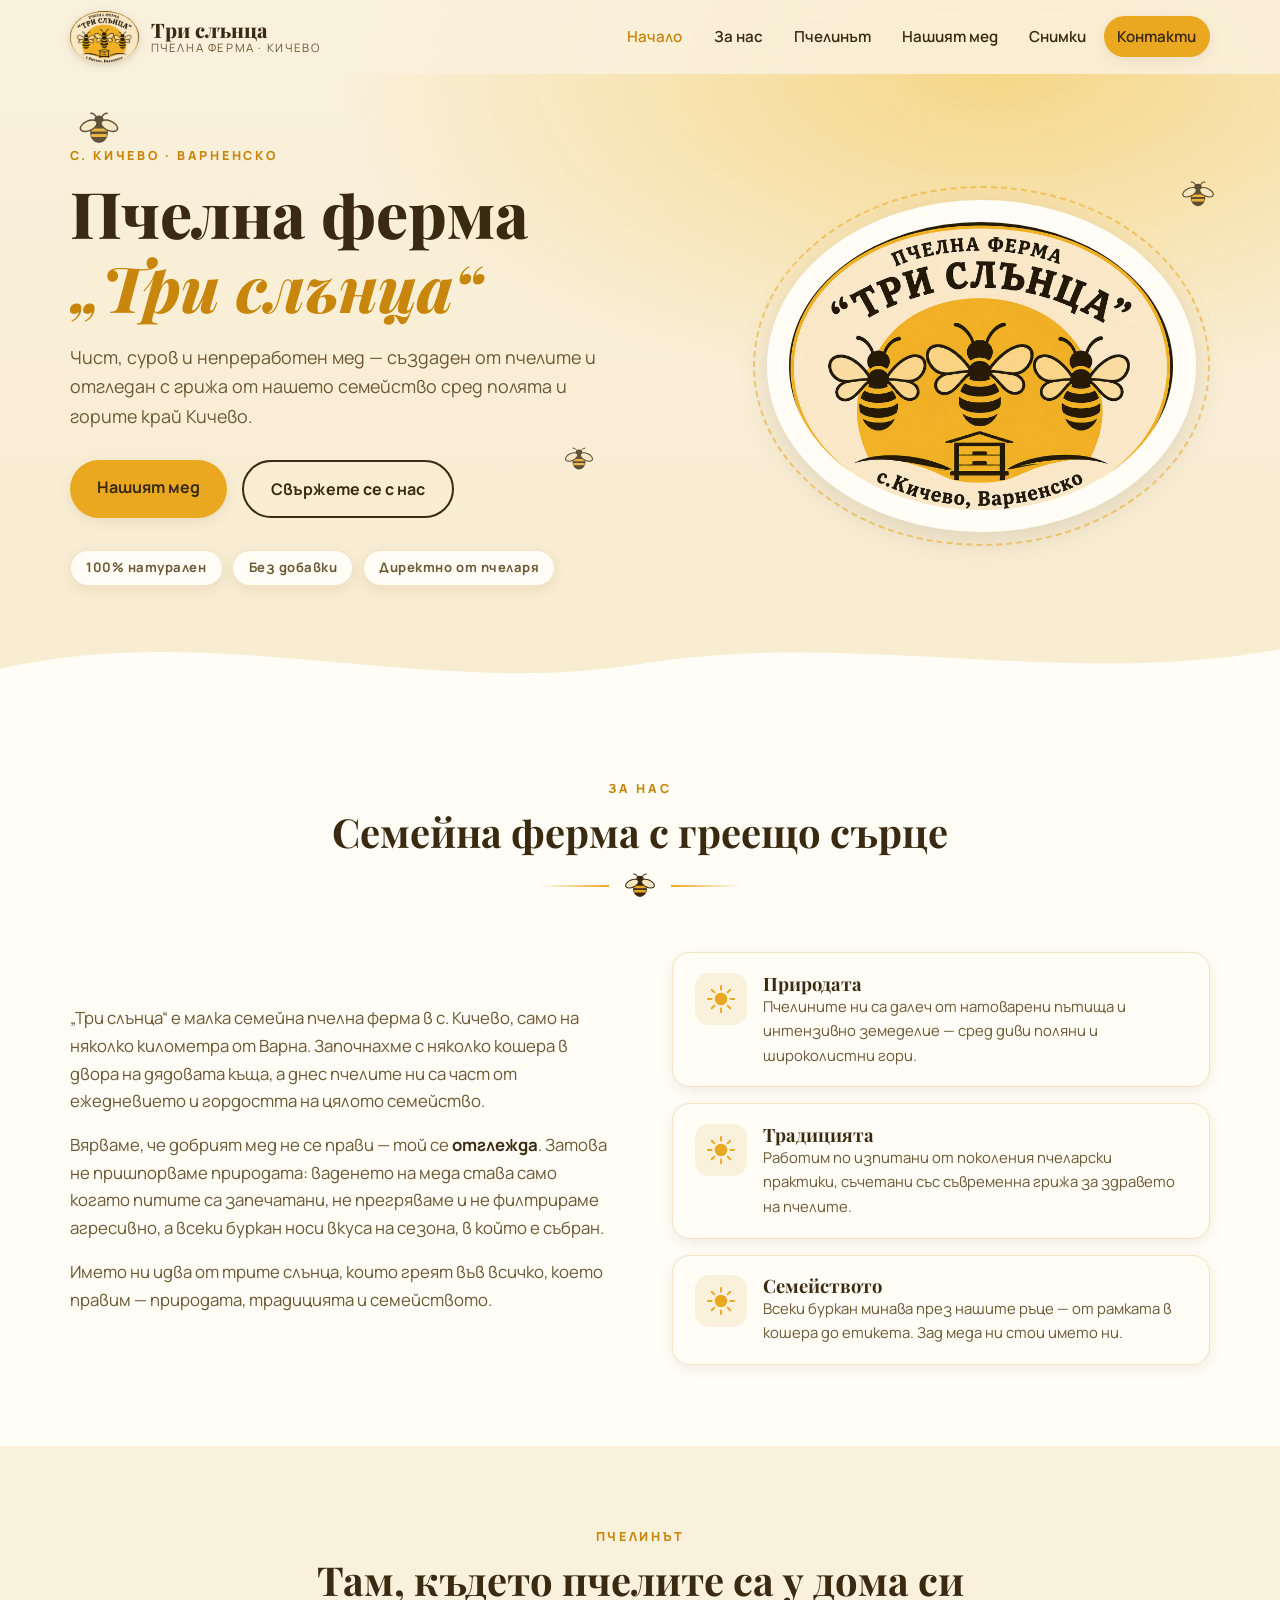
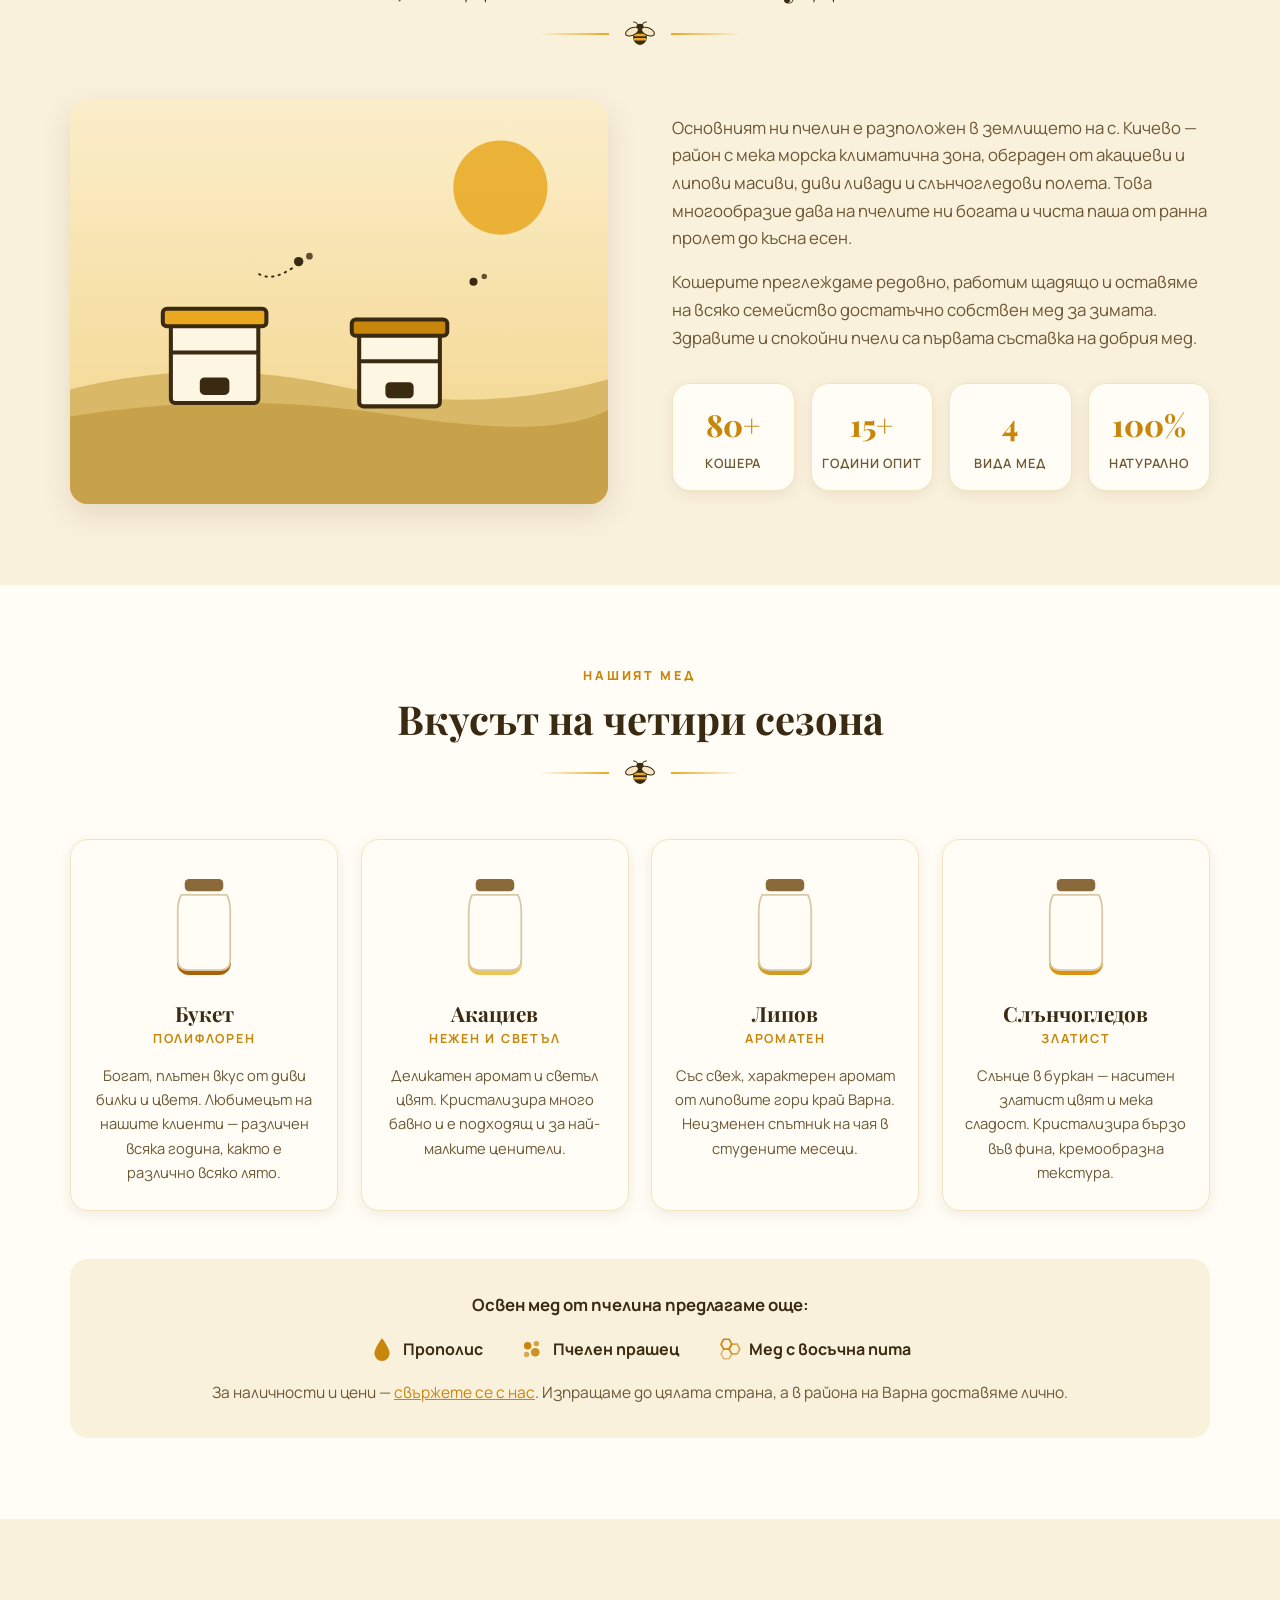
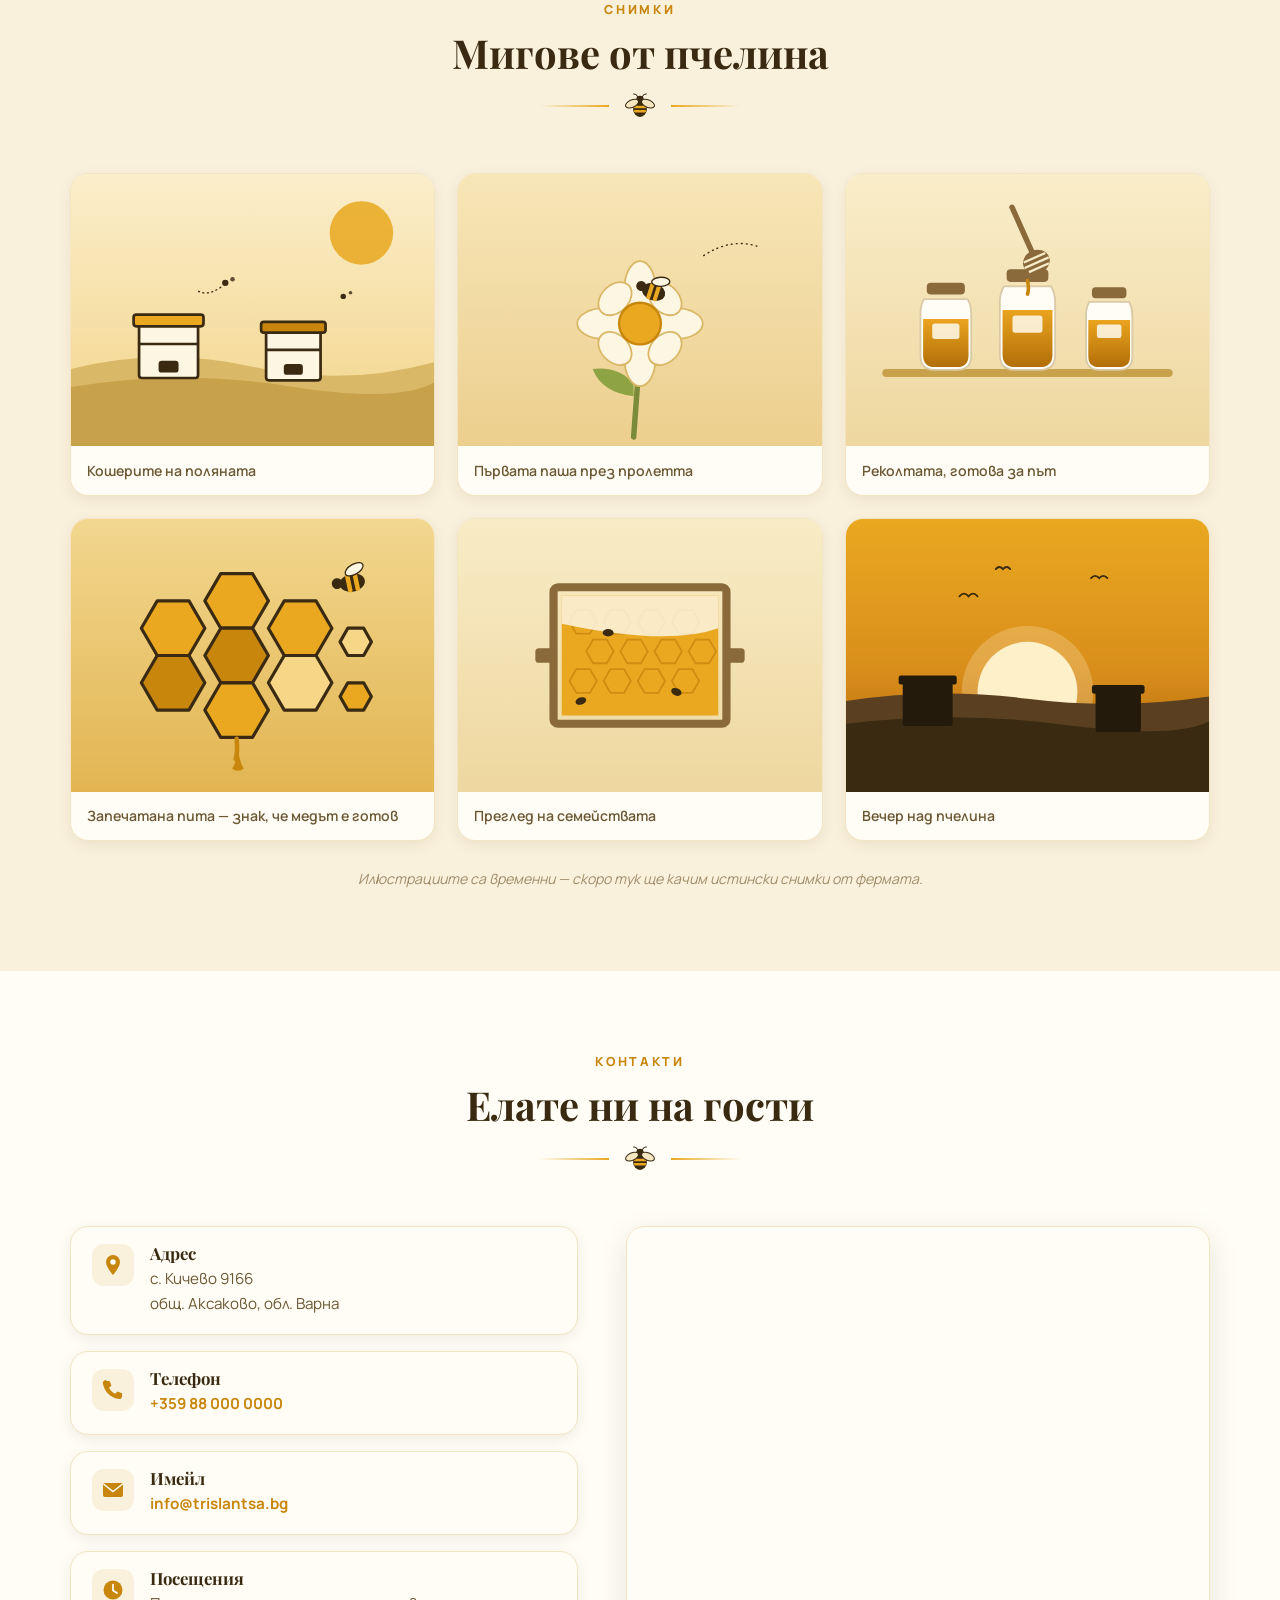
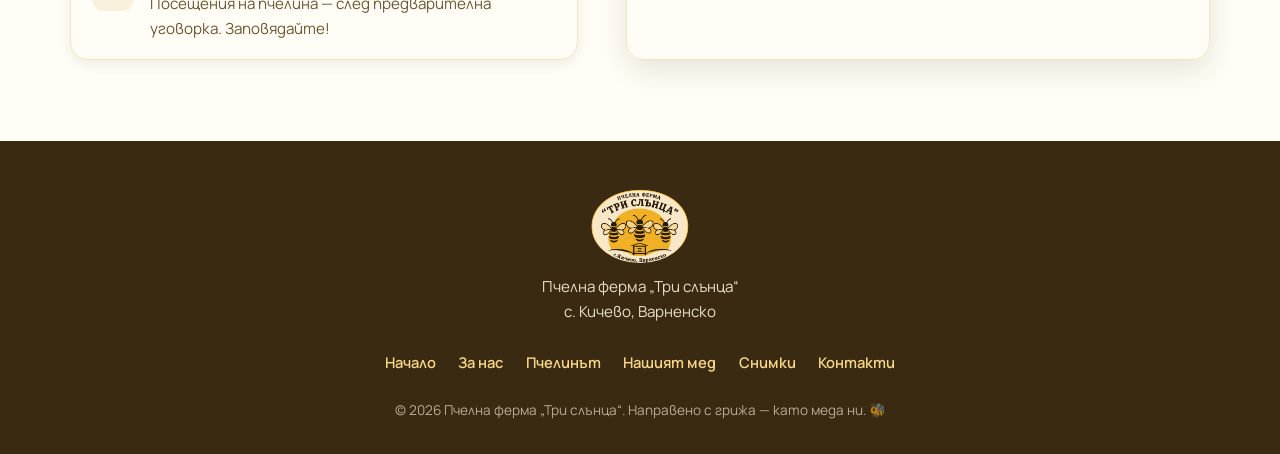
==== index.html @ 764dcbdd "Initial Commit" ====
<!DOCTYPE html>
<html lang="bg">
<head>
  <meta charset="utf-8">
  <meta name="viewport" content="width=device-width, initial-scale=1">
  <title>Пчелна ферма „Три слънца“ — с. Кичево, Варненско</title>
  <meta name="description" content="Пчелна ферма „Три слънца“, с. Кичево, Варненско — чист, суров и непреработен пчелен мед, прополис и пчелен прашец, директно от пчеларя.">
  <link rel="icon" type="image/png" href="images/logo.png">
  <link rel="preconnect" href="https://fonts.googleapis.com">
  <link rel="preconnect" href="https://fonts.gstatic.com" crossorigin>
  <link href="https://fonts.googleapis.com/css2?family=Playfair+Display:wght@600;700;800&family=Manrope:wght@400;500;600;700;800&display=swap" rel="stylesheet">
  <link rel="stylesheet" href="css/style.css">
</head>
<body>

  <!-- ======= Хедър ======= -->
  <header class="site-header" id="top">
    <div class="container header-inner">
      <a href="#nachalo" class="brand">
        <img src="images/logo.png" alt="Лого на пчелна ферма „Три слънца“" class="brand-logo">
        <span class="brand-text">
          <span class="brand-name">Три слънца</span>
          <span class="brand-tag">пчелна ферма · Кичево</span>
        </span>
      </a>

      <button class="nav-toggle" aria-label="Отвори менюто" aria-expanded="false">
        <span></span><span></span><span></span>
      </button>

      <nav class="site-nav">
        <a href="#nachalo" class="nav-link">Начало</a>
        <a href="#za-nas" class="nav-link">За нас</a>
        <a href="#pchelinat" class="nav-link">Пчелинът</a>
        <a href="#nashiyat-med" class="nav-link">Нашият мед</a>
        <a href="#snimki" class="nav-link">Снимки</a>
        <a href="#kontakti" class="nav-link nav-link--cta">Контакти</a>
      </nav>
    </div>
  </header>

  <main>

    <!-- ======= Начало / Херо ======= -->
    <section class="hero" id="nachalo">
      <div class="hero-bees" aria-hidden="true">
        <svg class="bee bee-1" viewBox="0 0 64 48"><use href="#icon-bee"/></svg>
        <svg class="bee bee-2" viewBox="0 0 64 48"><use href="#icon-bee"/></svg>
        <svg class="bee bee-3" viewBox="0 0 64 48"><use href="#icon-bee"/></svg>
      </div>
      <div class="container hero-inner">
        <div class="hero-copy reveal">
          <p class="overline">с. Кичево · Варненско</p>
          <h1>Пчелна ферма<br><em>„Три слънца“</em></h1>
          <p class="hero-sub">
            Чист, суров и непреработен мед — създаден от пчелите и отгледан
            с грижа от нашето семейство сред полята и горите край Кичево.
          </p>
          <div class="hero-actions">
            <a href="#nashiyat-med" class="btn btn--gold">Нашият мед</a>
            <a href="#kontakti" class="btn btn--ghost">Свържете се с нас</a>
          </div>
          <ul class="hero-badges">
            <li>100% натурален</li>
            <li>Без добавки</li>
            <li>Директно от пчеларя</li>
          </ul>
        </div>
        <div class="hero-visual reveal">
          <div class="hero-logo-ring">
            <img src="images/logo.png" alt="Емблема „Три слънца“ — три пчели над кошер">
          </div>
        </div>
      </div>
      <div class="hero-wave" aria-hidden="true">
        <svg viewBox="0 0 1440 90" preserveAspectRatio="none"><path d="M0,60 C240,10 480,90 720,55 C960,20 1200,80 1440,40 L1440,90 L0,90 Z" fill="var(--cream)"/></svg>
      </div>
    </section>

    <!-- ======= За нас ======= -->
    <section class="section" id="za-nas">
      <div class="container">
        <div class="section-head reveal">
          <p class="overline">За нас</p>
          <h2>Семейна ферма с греещо сърце</h2>
          <div class="divider" aria-hidden="true"><svg viewBox="0 0 64 48" class="divider-bee"><use href="#icon-bee"/></svg></div>
        </div>

        <div class="two-col">
          <div class="prose reveal">
            <p>
              „Три слънца“ е малка семейна пчелна ферма в с. Кичево, само на няколко
              километра от Варна. Започнахме с няколко кошера в двора на дядовата къща,
              а днес пчелите ни са част от ежедневието и гордостта на цялото семейство.
            </p>
            <p>
              Вярваме, че добрият мед не се прави — той се <strong>отглежда</strong>.
              Затова не пришпорваме природата: ваденето на меда става само когато питите
              са запечатани, не прегряваме и не филтрираме агресивно, а всеки буркан
              носи вкуса на сезона, в който е събран.
            </p>
            <p>
              Името ни идва от трите слънца, които греят във всичко, което правим —
              природата, традицията и семейството.
            </p>
          </div>

          <div class="value-cards reveal">
            <article class="value-card">
              <div class="value-icon"><svg viewBox="0 0 48 48"><use href="#icon-sun"/></svg></div>
              <h3>Природата</h3>
              <p>Пчелините ни са далеч от натоварени пътища и интензивно земеделие — сред диви поляни и широколистни гори.</p>
            </article>
            <article class="value-card">
              <div class="value-icon"><svg viewBox="0 0 48 48"><use href="#icon-sun"/></svg></div>
              <h3>Традицията</h3>
              <p>Работим по изпитани от поколения пчеларски практики, съчетани със съвременна грижа за здравето на пчелите.</p>
            </article>
            <article class="value-card">
              <div class="value-icon"><svg viewBox="0 0 48 48"><use href="#icon-sun"/></svg></div>
              <h3>Семейството</h3>
              <p>Всеки буркан минава през нашите ръце — от рамката в кошера до етикета. Зад меда ни стои името ни.</p>
            </article>
          </div>
        </div>
      </div>
    </section>

    <!-- ======= Пчелинът ======= -->
    <section class="section section--tinted" id="pchelinat">
      <div class="container">
        <div class="section-head reveal">
          <p class="overline">Пчелинът</p>
          <h2>Там, където пчелите са у дома си</h2>
          <div class="divider" aria-hidden="true"><svg viewBox="0 0 64 48" class="divider-bee"><use href="#icon-bee"/></svg></div>
        </div>

        <div class="two-col two-col--reverse">
          <figure class="apiary-figure reveal">
            <img src="images/gallery-1.svg" alt="Илюстрация на кошери на поляна">
          </figure>
          <div class="prose reveal">
            <p>
              Основният ни пчелин е разположен в землището на с. Кичево — район с
              мека морска климатична зона, обграден от акациеви и липови масиви,
              диви ливади и слънчогледови полета. Това многообразие дава на пчелите
              ни богата и чиста паша от ранна пролет до късна есен.
            </p>
            <p>
              Кошерите преглеждаме редовно, работим щадящо и оставяме на всяко
              семейство достатъчно собствен мед за зимата. Здравите и спокойни
              пчели са първата съставка на добрия мед.
            </p>
            <div class="stats" role="list">
              <div class="stat" role="listitem"><span class="stat-num" data-count="80">0</span><span class="stat-plus">+</span><span class="stat-label">кошера</span></div>
              <div class="stat" role="listitem"><span class="stat-num" data-count="15">0</span><span class="stat-plus">+</span><span class="stat-label">години опит</span></div>
              <div class="stat" role="listitem"><span class="stat-num" data-count="4">0</span><span class="stat-plus"></span><span class="stat-label">вида мед</span></div>
              <div class="stat" role="listitem"><span class="stat-num" data-count="100">0</span><span class="stat-plus">%</span><span class="stat-label">натурално</span></div>
            </div>
          </div>
        </div>
      </div>
    </section>

    <!-- ======= Нашият мед ======= -->
    <section class="section" id="nashiyat-med">
      <div class="container">
        <div class="section-head reveal">
          <p class="overline">Нашият мед</p>
          <h2>Вкусът на четири сезона</h2>
          <div class="divider" aria-hidden="true"><svg viewBox="0 0 64 48" class="divider-bee"><use href="#icon-bee"/></svg></div>
        </div>

        <div class="honey-grid">
          <article class="honey-card reveal">
            <div class="jar"><svg viewBox="0 0 96 120"><use href="#icon-jar"/></svg><span class="jar-fill jar-fill--bouquet"></span></div>
            <h3>Букет</h3>
            <p class="honey-note">полифлорен</p>
            <p>Богат, плътен вкус от диви билки и цветя. Любимецът на нашите клиенти — различен всяка година, както е различно всяко лято.</p>
          </article>
          <article class="honey-card reveal">
            <div class="jar"><svg viewBox="0 0 96 120"><use href="#icon-jar"/></svg><span class="jar-fill jar-fill--acacia"></span></div>
            <h3>Акациев</h3>
            <p class="honey-note">нежен и светъл</p>
            <p>Деликатен аромат и светъл цвят. Кристализира много бавно и е подходящ и за най-малките ценители.</p>
          </article>
          <article class="honey-card reveal">
            <div class="jar"><svg viewBox="0 0 96 120"><use href="#icon-jar"/></svg><span class="jar-fill jar-fill--linden"></span></div>
            <h3>Липов</h3>
            <p class="honey-note">ароматен</p>
            <p>Със свеж, характерен аромат от липовите гори край Варна. Неизменен спътник на чая в студените месеци.</p>
          </article>
          <article class="honey-card reveal">
            <div class="jar"><svg viewBox="0 0 96 120"><use href="#icon-jar"/></svg><span class="jar-fill jar-fill--sunflower"></span></div>
            <h3>Слънчогледов</h3>
            <p class="honey-note">златист</p>
            <p>Слънце в буркан — наситен златист цвят и мека сладост. Кристализира бързо във фина, кремообразна текстура.</p>
          </article>
        </div>

        <div class="extras reveal">
          <p class="extras-lead">Освен мед от пчелина предлагаме още:</p>
          <ul class="extras-list">
            <li><svg viewBox="0 0 48 48"><use href="#icon-drop"/></svg> Прополис</li>
            <li><svg viewBox="0 0 48 48"><use href="#icon-pollen"/></svg> Пчелен прашец</li>
            <li><svg viewBox="0 0 48 48"><use href="#icon-comb"/></svg> Мед с восъчна пита</li>
          </ul>
          <p class="extras-cta">За наличности и цени — <a href="#kontakti">свържете се с нас</a>. Изпращаме до цялата страна, а в района на Варна доставяме лично.</p>
        </div>
      </div>
    </section>

    <!-- ======= Снимки ======= -->
    <section class="section section--tinted" id="snimki">
      <div class="container">
        <div class="section-head reveal">
          <p class="overline">Снимки</p>
          <h2>Мигове от пчелина</h2>
          <div class="divider" aria-hidden="true"><svg viewBox="0 0 64 48" class="divider-bee"><use href="#icon-bee"/></svg></div>
        </div>

        <div class="gallery">
          <figure class="gallery-item reveal"><img src="images/gallery-1.svg" alt="Кошерите на поляната"><figcaption>Кошерите на поляната</figcaption></figure>
          <figure class="gallery-item reveal"><img src="images/gallery-2.svg" alt="Пчела върху цвят"><figcaption>Първата паша през пролетта</figcaption></figure>
          <figure class="gallery-item reveal"><img src="images/gallery-3.svg" alt="Буркани с мед"><figcaption>Реколтата, готова за път</figcaption></figure>
          <figure class="gallery-item reveal"><img src="images/gallery-4.svg" alt="Пчелна пита"><figcaption>Запечатана пита — знак, че медът е готов</figcaption></figure>
          <figure class="gallery-item reveal"><img src="images/gallery-5.svg" alt="Рамка с пита"><figcaption>Преглед на семействата</figcaption></figure>
          <figure class="gallery-item reveal"><img src="images/gallery-6.svg" alt="Залез над пчелина"><figcaption>Вечер над пчелина</figcaption></figure>
        </div>
        <p class="gallery-note reveal">Илюстрациите са временни — скоро тук ще качим истински снимки от фермата.</p>
      </div>
    </section>

    <!-- ======= Контакти ======= -->
    <section class="section" id="kontakti">
      <div class="container">
        <div class="section-head reveal">
          <p class="overline">Контакти</p>
          <h2>Елате ни на гости</h2>
          <div class="divider" aria-hidden="true"><svg viewBox="0 0 64 48" class="divider-bee"><use href="#icon-bee"/></svg></div>
        </div>

        <div class="contact-grid">
          <div class="contact-cards reveal">
            <div class="contact-card">
              <svg viewBox="0 0 48 48" class="contact-icon"><use href="#icon-pin"/></svg>
              <div><h3>Адрес</h3><p>с. Кичево 9166<br>общ. Аксаково, обл. Варна</p></div>
            </div>
            <div class="contact-card">
              <svg viewBox="0 0 48 48" class="contact-icon"><use href="#icon-phone"/></svg>
              <div><h3>Телефон</h3><p><a href="tel:+359880000000">+359 88 000 0000</a></p></div>
            </div>
            <div class="contact-card">
              <svg viewBox="0 0 48 48" class="contact-icon"><use href="#icon-mail"/></svg>
              <div><h3>Имейл</h3><p><a href="mailto:info@trislantsa.bg">info@trislantsa.bg</a></p></div>
            </div>
            <div class="contact-card">
              <svg viewBox="0 0 48 48" class="contact-icon"><use href="#icon-clock"/></svg>
              <div><h3>Посещения</h3><p>Посещения на пчелина — след предварителна уговорка. Заповядайте!</p></div>
            </div>
          </div>

          <div class="map-wrap reveal">
            <iframe
              title="Карта — с. Кичево, Варненско"
              src="https://www.google.com/maps?q=%D0%9A%D0%B8%D1%87%D0%B5%D0%B2%D0%BE%2C%20%D0%90%D0%BA%D1%81%D0%B0%D0%BA%D0%BE%D0%B2%D0%BE%2C%20%D0%92%D0%B0%D1%80%D0%BD%D0%B0&output=embed"
              loading="lazy"
              referrerpolicy="no-referrer-when-downgrade"
              allowfullscreen></iframe>
          </div>
        </div>
      </div>
    </section>
  </main>

  <!-- ======= Футър ======= -->
  <footer class="site-footer">
    <div class="container footer-inner">
      <div class="footer-brand">
        <img src="images/logo.png" alt="" class="footer-logo">
        <p>Пчелна ферма „Три слънца“<br>с. Кичево, Варненско</p>
      </div>
      <nav class="footer-nav">
        <a href="#nachalo">Начало</a>
        <a href="#za-nas">За нас</a>
        <a href="#pchelinat">Пчелинът</a>
        <a href="#nashiyat-med">Нашият мед</a>
        <a href="#snimki">Снимки</a>
        <a href="#kontakti">Контакти</a>
      </nav>
      <p class="footer-note">© 2026 Пчелна ферма „Три слънца“. Направено с грижа — като меда ни. 🐝</p>
    </div>
  </footer>

  <!-- ======= Лайтбокс ======= -->
  <div class="lightbox" hidden>
    <button class="lightbox-close" aria-label="Затвори">×</button>
    <img src="" alt="">
    <p class="lightbox-caption"></p>
  </div>

  <!-- ======= SVG символи ======= -->
  <svg width="0" height="0" style="position:absolute" aria-hidden="true">
    <defs>
      <symbol id="icon-bee" viewBox="0 0 64 48">
        <ellipse cx="32" cy="30" rx="13" ry="15" fill="#3a2a12"/>
        <rect x="20" y="24" width="24" height="4.5" rx="2" fill="#e9a820"/>
        <rect x="20.5" y="32" width="23" height="4.5" rx="2" fill="#e9a820"/>
        <circle cx="32" cy="12" r="7" fill="#3a2a12"/>
        <path d="M28 7 Q24 1 20 2" stroke="#3a2a12" stroke-width="2" fill="none" stroke-linecap="round"/>
        <path d="M36 7 Q40 1 44 2" stroke="#3a2a12" stroke-width="2" fill="none" stroke-linecap="round"/>
        <ellipse cx="17" cy="20" rx="13" ry="7" fill="#f6e7c3" stroke="#3a2a12" stroke-width="2" transform="rotate(-25 17 20)"/>
        <ellipse cx="47" cy="20" rx="13" ry="7" fill="#f6e7c3" stroke="#3a2a12" stroke-width="2" transform="rotate(25 47 20)"/>
      </symbol>
      <symbol id="icon-sun" viewBox="0 0 48 48">
        <circle cx="24" cy="24" r="10" fill="currentColor"/>
        <g stroke="currentColor" stroke-width="3" stroke-linecap="round">
          <line x1="24" y1="3" x2="24" y2="9"/><line x1="24" y1="39" x2="24" y2="45"/>
          <line x1="3" y1="24" x2="9" y2="24"/><line x1="39" y1="24" x2="45" y2="24"/>
          <line x1="9.2" y1="9.2" x2="13.4" y2="13.4"/><line x1="34.6" y1="34.6" x2="38.8" y2="38.8"/>
          <line x1="9.2" y1="38.8" x2="13.4" y2="34.6"/><line x1="34.6" y1="13.4" x2="38.8" y2="9.2"/>
        </g>
      </symbol>
      <symbol id="icon-jar" viewBox="0 0 96 120">
        <rect x="26" y="8" width="44" height="14" rx="5" fill="#8a6a3a"/>
        <path d="M22 26 Q18 34 18 44 L18 100 Q18 112 30 112 L66 112 Q78 112 78 100 L78 44 Q78 34 74 26 Z" fill="#fffdf5" stroke="#d9c9a6" stroke-width="2"/>
      </symbol>
      <symbol id="icon-drop" viewBox="0 0 48 48">
        <path d="M24 4 C24 4 10 22 10 32 a14 14 0 0 0 28 0 C38 22 24 4 24 4 Z" fill="currentColor"/>
      </symbol>
      <symbol id="icon-pollen" viewBox="0 0 48 48">
        <circle cx="16" cy="18" r="7" fill="currentColor"/><circle cx="32" cy="14" r="5" fill="currentColor" opacity=".75"/>
        <circle cx="30" cy="30" r="8" fill="currentColor" opacity=".9"/><circle cx="14" cy="34" r="5" fill="currentColor" opacity=".65"/>
      </symbol>
      <symbol id="icon-comb" viewBox="0 0 48 48">
        <g fill="none" stroke="currentColor" stroke-width="3">
          <path d="M16 6 L26 6 L31 15 L26 24 L16 24 L11 15 Z"/>
          <path d="M31 15 L41 15 L46 24 L41 33 L31 33 L26 24 Z" opacity=".7"/>
          <path d="M16 24 L26 24 L31 33 L26 42 L16 42 L11 33 Z" opacity=".5"/>
        </g>
      </symbol>
      <symbol id="icon-pin" viewBox="0 0 48 48">
        <path d="M24 4 a14 14 0 0 1 14 14 c0 10 -14 26 -14 26 S10 28 10 18 A14 14 0 0 1 24 4 Z" fill="currentColor"/>
        <circle cx="24" cy="18" r="5.5" fill="#fffdf5"/>
      </symbol>
      <symbol id="icon-phone" viewBox="0 0 48 48">
        <path d="M14 6 L20 6 L24 16 L19 20 C21 26 26 31 32 33 L36 28 L46 32 L46 38 C46 41 43 44 40 44 C22 42 8 28 6 10 C6 7 9 4 12 4 Z" transform="translate(-2 0) scale(.96)" fill="currentColor"/>
      </symbol>
      <symbol id="icon-mail" viewBox="0 0 48 48">
        <rect x="4" y="10" width="40" height="28" rx="4" fill="currentColor"/>
        <path d="M6 13 L24 27 L42 13" fill="none" stroke="#fffdf5" stroke-width="3" stroke-linecap="round"/>
      </symbol>
      <symbol id="icon-clock" viewBox="0 0 48 48">
        <circle cx="24" cy="24" r="19" fill="currentColor"/>
        <path d="M24 13 L24 25 L32 30" fill="none" stroke="#fffdf5" stroke-width="3.5" stroke-linecap="round"/>
      </symbol>
    </defs>
  </svg>

  <script src="js/main.js"></script>
</body>
</html>
---- css/style.css ----
/* ============================================================
   Пчелна ферма „Три слънца“ — стилове
   Палитра, извлечена от емблемата:
   кремаво / медено злато / тъмнокафяво
   ============================================================ */

:root {
  --cream:        #faf1dc;
  --cream-deep:   #f3e4c2;
  --paper:        #fffdf5;
  --gold:         #e9a820;
  --gold-deep:    #c8860d;
  --gold-soft:    #f6d788;
  --brown:        #3a2a12;
  --brown-soft:   #6d5836;
  --brown-faint:  #a08d6a;
  --shadow:       0 10px 30px rgba(58, 42, 18, .12);
  --shadow-soft:  0 4px 14px rgba(58, 42, 18, .08);
  --radius:       18px;
  --header-h:     74px;
  --font-display: "Playfair Display", Georgia, serif;
  --font-body:    "Manrope", "Segoe UI", sans-serif;
}

* { box-sizing: border-box; margin: 0; padding: 0; }

html {
  scroll-behavior: smooth;
}

body {
  font-family: var(--font-body);
  color: var(--brown);
  background: var(--paper);
  line-height: 1.65;
  -webkit-font-smoothing: antialiased;
}

img { max-width: 100%; display: block; }

a { color: var(--gold-deep); }

.container {
  width: min(1140px, 92%);
  margin-inline: auto;
}

section[id] { scroll-margin-top: calc(var(--header-h) + 10px); }

/* ---------- Типография ---------- */

h1, h2, h3 { font-family: var(--font-display); line-height: 1.15; }

h1 { font-size: clamp(2.4rem, 5.2vw, 4rem); font-weight: 800; }
h1 em { font-style: italic; color: var(--gold-deep); }

h2 { font-size: clamp(1.7rem, 3.4vw, 2.5rem); font-weight: 700; }

.overline {
  text-transform: uppercase;
  letter-spacing: .22em;
  font-size: .78rem;
  font-weight: 800;
  color: var(--gold-deep);
  margin-bottom: .6rem;
}

/* ---------- Хедър ---------- */

.site-header {
  position: fixed;
  inset: 0 0 auto 0;
  height: var(--header-h);
  z-index: 100;
  background: color-mix(in srgb, var(--cream) 88%, transparent);
  backdrop-filter: blur(10px);
  border-bottom: 1px solid transparent;
  transition: border-color .3s, box-shadow .3s;
}

.site-header.is-scrolled {
  border-bottom-color: var(--cream-deep);
  box-shadow: var(--shadow-soft);
}

.header-inner {
  height: 100%;
  display: flex;
  align-items: center;
  justify-content: space-between;
  gap: 1rem;
}

.brand {
  display: flex;
  align-items: center;
  gap: .7rem;
  text-decoration: none;
  color: var(--brown);
}

.brand-logo {
  height: 52px;
  width: auto;
  border-radius: 50%;
  filter: drop-shadow(0 2px 4px rgba(58,42,18,.18));
}

.brand-text { display: flex; flex-direction: column; line-height: 1.15; }

.brand-name {
  font-family: var(--font-display);
  font-weight: 800;
  font-size: 1.25rem;
}

.brand-tag {
  font-size: .72rem;
  letter-spacing: .14em;
  text-transform: uppercase;
  color: var(--brown-soft);
}

.site-nav { display: flex; align-items: center; gap: .25rem; }

.nav-link {
  text-decoration: none;
  color: var(--brown);
  font-weight: 600;
  font-size: .95rem;
  padding: .5rem .85rem;
  border-radius: 999px;
  transition: background .25s, color .25s;
}

.nav-link:hover { background: var(--cream-deep); }

.nav-link.is-active { color: var(--gold-deep); }

.nav-link--cta {
  background: var(--gold);
  color: var(--brown);
  box-shadow: var(--shadow-soft);
}

.nav-link--cta:hover { background: var(--gold-deep); color: var(--paper); }

.nav-toggle {
  display: none;
  flex-direction: column;
  gap: 5px;
  background: none;
  border: 0;
  padding: .6rem;
  cursor: pointer;
}

.nav-toggle span {
  width: 24px; height: 3px;
  background: var(--brown);
  border-radius: 2px;
  transition: transform .3s, opacity .3s;
}

/* ---------- Херо ---------- */

.hero {
  position: relative;
  padding: calc(var(--header-h) + clamp(2.5rem, 8vh, 5.5rem)) 0 7rem;
  background:
    radial-gradient(1100px 550px at 78% 10%, var(--gold-soft) 0%, transparent 60%),
    linear-gradient(180deg, var(--cream) 0%, #f8ecd0 100%);
  overflow: hidden;
}

.hero-inner {
  display: grid;
  grid-template-columns: 1.15fr .85fr;
  gap: clamp(2rem, 5vw, 4rem);
  align-items: center;
  position: relative;
  z-index: 2;
}

.hero-sub {
  margin-top: 1.2rem;
  font-size: 1.12rem;
  color: var(--brown-soft);
  max-width: 34rem;
}

.hero-actions { display: flex; flex-wrap: wrap; gap: .9rem; margin-top: 1.8rem; }

.btn {
  display: inline-block;
  padding: .85rem 1.7rem;
  border-radius: 999px;
  font-weight: 700;
  text-decoration: none;
  transition: transform .2s, box-shadow .2s, background .25s, color .25s;
}

.btn--gold {
  background: var(--gold);
  color: var(--brown);
  box-shadow: var(--shadow-soft);
}

.btn--gold:hover { background: var(--gold-deep); color: var(--paper); transform: translateY(-2px); }

.btn--ghost {
  border: 2px solid var(--brown);
  color: var(--brown);
}

.btn--ghost:hover { background: var(--brown); color: var(--cream); transform: translateY(-2px); }

.hero-badges {
  display: flex;
  flex-wrap: wrap;
  gap: .6rem;
  list-style: none;
  margin-top: 2rem;
}

.hero-badges li {
  font-size: .82rem;
  font-weight: 700;
  letter-spacing: .04em;
  padding: .4rem .95rem;
  border-radius: 999px;
  background: var(--paper);
  border: 1px solid var(--cream-deep);
  color: var(--brown-soft);
  box-shadow: var(--shadow-soft);
}

.hero-visual { display: flex; justify-content: center; }

.hero-logo-ring {
  position: relative;
  padding: clamp(.8rem, 2vw, 1.4rem);
  border-radius: 50%;
  background: var(--paper);
  box-shadow: var(--shadow);
  animation: float 7s ease-in-out infinite;
}

.hero-logo-ring::before {
  content: "";
  position: absolute;
  inset: -14px;
  border-radius: inherit;
  border: 2px dashed var(--gold);
  opacity: .55;
  animation: spin 60s linear infinite;
}

.hero-logo-ring img {
  width: clamp(240px, 30vw, 400px);
  border-radius: 50%;
}

@keyframes float {
  0%, 100% { transform: translateY(0); }
  50%      { transform: translateY(-14px); }
}

@keyframes spin { to { transform: rotate(360deg); } }

/* летящи пчелички */
.hero-bees { position: absolute; inset: 0; z-index: 1; pointer-events: none; }

.bee { position: absolute; width: 44px; opacity: .8; }

.bee-1 { top: 16%; left: 6%;  animation: buzz 11s ease-in-out infinite; }
.bee-2 { top: 64%; left: 44%; width: 32px; animation: buzz 13s ease-in-out infinite reverse; }
.bee-3 { top: 26%; right: 5%; width: 36px; animation: buzz 9s  ease-in-out infinite 1.2s; }

@keyframes buzz {
  0%, 100% { transform: translate(0, 0) rotate(-6deg); }
  25%      { transform: translate(26px, -20px) rotate(7deg); }
  50%      { transform: translate(-14px, 12px) rotate(-4deg); }
  75%      { transform: translate(18px, 22px) rotate(9deg); }
}

.hero-wave {
  position: absolute;
  left: 0; right: 0; bottom: -1px;
  line-height: 0;
  z-index: 1;
}

.hero-wave svg { width: 100%; height: 90px; }
.hero-wave path { fill: var(--paper); }

/* ---------- Секции ---------- */

.section { padding: clamp(4rem, 9vh, 6.5rem) 0; }

.section--tinted { background: var(--cream); }

.section-head { text-align: center; margin-bottom: clamp(2.5rem, 6vh, 4rem); }

.divider {
  display: flex;
  align-items: center;
  justify-content: center;
  gap: .9rem;
  margin-top: 1.1rem;
}

.divider::before,
.divider::after {
  content: "";
  width: 70px;
  height: 2px;
  background: linear-gradient(90deg, transparent, var(--gold));
}

.divider::after { background: linear-gradient(90deg, var(--gold), transparent); }

.divider-bee { width: 34px; }

/* ---------- За нас ---------- */

.two-col {
  display: grid;
  grid-template-columns: 1fr 1fr;
  gap: clamp(2rem, 5vw, 4rem);
  align-items: center;
}

.two-col--reverse > figure { order: -1; }

.prose p + p { margin-top: 1rem; }
.prose { font-size: 1.05rem; color: var(--brown-soft); }
.prose strong { color: var(--brown); }

.value-cards { display: grid; gap: 1rem; }

.value-card {
  display: grid;
  grid-template-columns: auto 1fr;
  grid-template-rows: auto auto;
  column-gap: 1rem;
  padding: 1.2rem 1.4rem;
  background: var(--paper);
  border: 1px solid var(--cream-deep);
  border-radius: var(--radius);
  box-shadow: var(--shadow-soft);
  transition: transform .25s, box-shadow .25s;
}

.value-card:hover { transform: translateY(-4px); box-shadow: var(--shadow); }

.value-icon {
  grid-row: span 2;
  width: 52px; height: 52px;
  display: grid; place-items: center;
  border-radius: 14px;
  background: var(--cream);
  color: var(--gold);
}

.value-icon svg { width: 30px; height: 30px; }

.value-card h3 { font-size: 1.15rem; align-self: end; }

.value-card p { font-size: .93rem; color: var(--brown-soft); }

/* ---------- Пчелинът ---------- */

.apiary-figure img {
  border-radius: var(--radius);
  box-shadow: var(--shadow);
}

.stats {
  display: grid;
  grid-template-columns: repeat(4, 1fr);
  gap: 1rem;
  margin-top: 2rem;
}

.stat {
  text-align: center;
  background: var(--paper);
  border: 1px solid var(--cream-deep);
  border-radius: var(--radius);
  padding: 1rem .5rem;
  box-shadow: var(--shadow-soft);
}

.stat-num, .stat-plus {
  font-family: var(--font-display);
  font-size: 1.9rem;
  font-weight: 800;
  color: var(--gold-deep);
}

.stat-label {
  display: block;
  font-size: .8rem;
  font-weight: 600;
  letter-spacing: .06em;
  text-transform: uppercase;
  color: var(--brown-soft);
  margin-top: .15rem;
}

/* ---------- Нашият мед ---------- */

.honey-grid {
  display: grid;
  grid-template-columns: repeat(4, 1fr);
  gap: 1.4rem;
}

.honey-card {
  background: var(--paper);
  border: 1px solid var(--cream-deep);
  border-radius: var(--radius);
  padding: 2rem 1.4rem 1.6rem;
  text-align: center;
  box-shadow: var(--shadow-soft);
  transition: transform .25s, box-shadow .25s;
}

.honey-card:hover { transform: translateY(-6px); box-shadow: var(--shadow); }

.jar {
  position: relative;
  width: 84px;
  margin: 0 auto 1.1rem;
}

.jar svg { width: 100%; position: relative; z-index: 2; }

.jar-fill {
  position: absolute;
  left: 18%; right: 18%;
  bottom: 9%;
  height: 55%;
  border-radius: 6px 6px 12px 12px;
  z-index: 1;
}

.jar-fill--bouquet   { background: linear-gradient(180deg, #d98e1b, #a95f0a); }
.jar-fill--acacia    { background: linear-gradient(180deg, #f7dc8e, #ecc353); }
.jar-fill--linden    { background: linear-gradient(180deg, #eec24f, #cf9a1d); }
.jar-fill--sunflower { background: linear-gradient(180deg, #f3b32b, #dd8f0e); }

.honey-card h3 { font-size: 1.3rem; }

.honey-note {
  font-size: .78rem;
  font-weight: 700;
  text-transform: uppercase;
  letter-spacing: .14em;
  color: var(--gold-deep);
  margin: .2rem 0 .8rem;
}

.honey-card > p:last-child { font-size: .92rem; color: var(--brown-soft); }

.extras {
  margin-top: 3rem;
  padding: 2rem clamp(1.5rem, 4vw, 3rem);
  background: var(--cream);
  border-radius: var(--radius);
  text-align: center;
}

.extras-lead { font-weight: 700; font-size: 1.05rem; }

.extras-list {
  display: flex;
  flex-wrap: wrap;
  justify-content: center;
  gap: 1rem 2.2rem;
  list-style: none;
  margin: 1.1rem 0;
}

.extras-list li {
  display: flex;
  align-items: center;
  gap: .55rem;
  font-weight: 700;
  color: var(--brown);
}

.extras-list svg { width: 26px; height: 26px; color: var(--gold-deep); }

.extras-cta { color: var(--brown-soft); font-size: .97rem; }

/* ---------- Галерия ---------- */

.gallery {
  display: grid;
  grid-template-columns: repeat(3, 1fr);
  gap: 1.4rem;
}

.gallery-item {
  margin: 0;
  border-radius: var(--radius);
  overflow: hidden;
  background: var(--paper);
  border: 1px solid var(--cream-deep);
  box-shadow: var(--shadow-soft);
  cursor: zoom-in;
  transition: transform .25s, box-shadow .25s;
}

.gallery-item:hover { transform: translateY(-4px); box-shadow: var(--shadow); }

.gallery-item img { width: 100%; aspect-ratio: 4 / 3; object-fit: cover; }

.gallery-item figcaption {
  padding: .8rem 1rem;
  font-size: .88rem;
  font-weight: 600;
  color: var(--brown-soft);
}

.gallery-note {
  text-align: center;
  margin-top: 1.6rem;
  font-size: .88rem;
  color: var(--brown-faint);
  font-style: italic;
}

/* ---------- Контакти ---------- */

.contact-grid {
  display: grid;
  grid-template-columns: 1fr 1.15fr;
  gap: clamp(1.5rem, 4vw, 3rem);
  align-items: stretch;
}

.contact-cards { display: grid; gap: 1rem; align-content: start; }

.contact-card {
  display: flex;
  gap: 1rem;
  align-items: flex-start;
  background: var(--paper);
  border: 1px solid var(--cream-deep);
  border-radius: var(--radius);
  padding: 1.1rem 1.3rem;
  box-shadow: var(--shadow-soft);
}

.contact-icon {
  flex: 0 0 auto;
  width: 42px; height: 42px;
  padding: 9px;
  border-radius: 12px;
  background: var(--cream);
  color: var(--gold-deep);
}

.contact-card h3 { font-size: 1.05rem; margin-bottom: .15rem; }

.contact-card p { font-size: .95rem; color: var(--brown-soft); }

.contact-card a { font-weight: 700; text-decoration: none; }
.contact-card a:hover { text-decoration: underline; }

.map-wrap {
  border-radius: var(--radius);
  overflow: hidden;
  box-shadow: var(--shadow);
  border: 1px solid var(--cream-deep);
  min-height: 380px;
}

.map-wrap iframe {
  width: 100%;
  height: 100%;
  min-height: 380px;
  border: 0;
  display: block;
}

/* ---------- Футър ---------- */

.site-footer {
  background: var(--brown);
  color: var(--cream);
  padding: 3rem 0 2rem;
}

.footer-inner {
  display: grid;
  gap: 1.6rem;
  justify-items: center;
  text-align: center;
}

.footer-logo {
  height: 74px;
  border-radius: 50%;
  margin-inline: auto;
}

.footer-brand p { margin-top: .7rem; font-size: .95rem; opacity: .9; }

.footer-nav {
  display: flex;
  flex-wrap: wrap;
  justify-content: center;
  gap: .3rem 1.4rem;
}

.footer-nav a {
  color: var(--gold-soft);
  text-decoration: none;
  font-weight: 600;
  font-size: .92rem;
}

.footer-nav a:hover { color: var(--gold); }

.footer-note { font-size: .85rem; opacity: .65; }

/* ---------- Лайтбокс ---------- */

.lightbox[hidden] { display: none; }

.lightbox {
  position: fixed;
  inset: 0;
  z-index: 200;
  background: rgba(30, 21, 8, .88);
  display: flex;
  flex-direction: column;
  align-items: center;
  justify-content: center;
  gap: 1rem;
  padding: 2rem;
}

.lightbox img {
  max-width: min(90vw, 960px);
  max-height: 78vh;
  border-radius: var(--radius);
  box-shadow: 0 20px 60px rgba(0,0,0,.5);
}

.lightbox-caption { color: var(--cream); font-weight: 600; }

.lightbox-close {
  position: absolute;
  top: 1.2rem; right: 1.6rem;
  font-size: 2.4rem;
  line-height: 1;
  background: none;
  border: 0;
  color: var(--cream);
  cursor: pointer;
}

/* ---------- Reveal анимации ---------- */

.reveal {
  opacity: 0;
  transform: translateY(26px);
  transition: opacity .7s ease, transform .7s ease;
}

.reveal.is-visible { opacity: 1; transform: none; }

@media (prefers-reduced-motion: reduce) {
  html { scroll-behavior: auto; }
  .reveal { opacity: 1; transform: none; transition: none; }
  .hero-logo-ring, .hero-logo-ring::before, .bee { animation: none; }
}

/* ---------- Адаптивност ---------- */

@media (max-width: 960px) {
  .hero-inner { grid-template-columns: 1fr; text-align: center; }
  .hero-sub { margin-inline: auto; }
  .hero-actions, .hero-badges { justify-content: center; }
  .hero-visual { order: -1; }
  .hero-logo-ring img { width: clamp(200px, 40vw, 300px); }

  .two-col { grid-template-columns: 1fr; }
  .two-col--reverse > figure { order: 0; }

  .honey-grid { grid-template-columns: repeat(2, 1fr); }
  .gallery { grid-template-columns: repeat(2, 1fr); }
  .contact-grid { grid-template-columns: 1fr; }
  .stats { grid-template-columns: repeat(2, 1fr); }
}

@media (max-width: 700px) {
  .nav-toggle { display: flex; }

  .site-nav {
    position: fixed;
    top: var(--header-h);
    left: 0; right: 0;
    flex-direction: column;
    align-items: stretch;
    background: var(--cream);
    border-bottom: 1px solid var(--cream-deep);
    box-shadow: var(--shadow);
    padding: 1rem 4%;
    gap: .3rem;
    transform: translateY(-130%);
    transition: transform .35s ease;
  }

  .site-nav.is-open { transform: translateY(0); }

  .nav-link { padding: .8rem 1rem; text-align: center; }

  .nav-toggle.is-open span:nth-child(1) { transform: translateY(8px) rotate(45deg); }
  .nav-toggle.is-open span:nth-child(2) { opacity: 0; }
  .nav-toggle.is-open span:nth-child(3) { transform: translateY(-8px) rotate(-45deg); }

  .brand-tag { display: none; }
}

@media (max-width: 520px) {
  .honey-grid { grid-template-columns: 1fr; }
  .gallery { grid-template-columns: 1fr; }
}
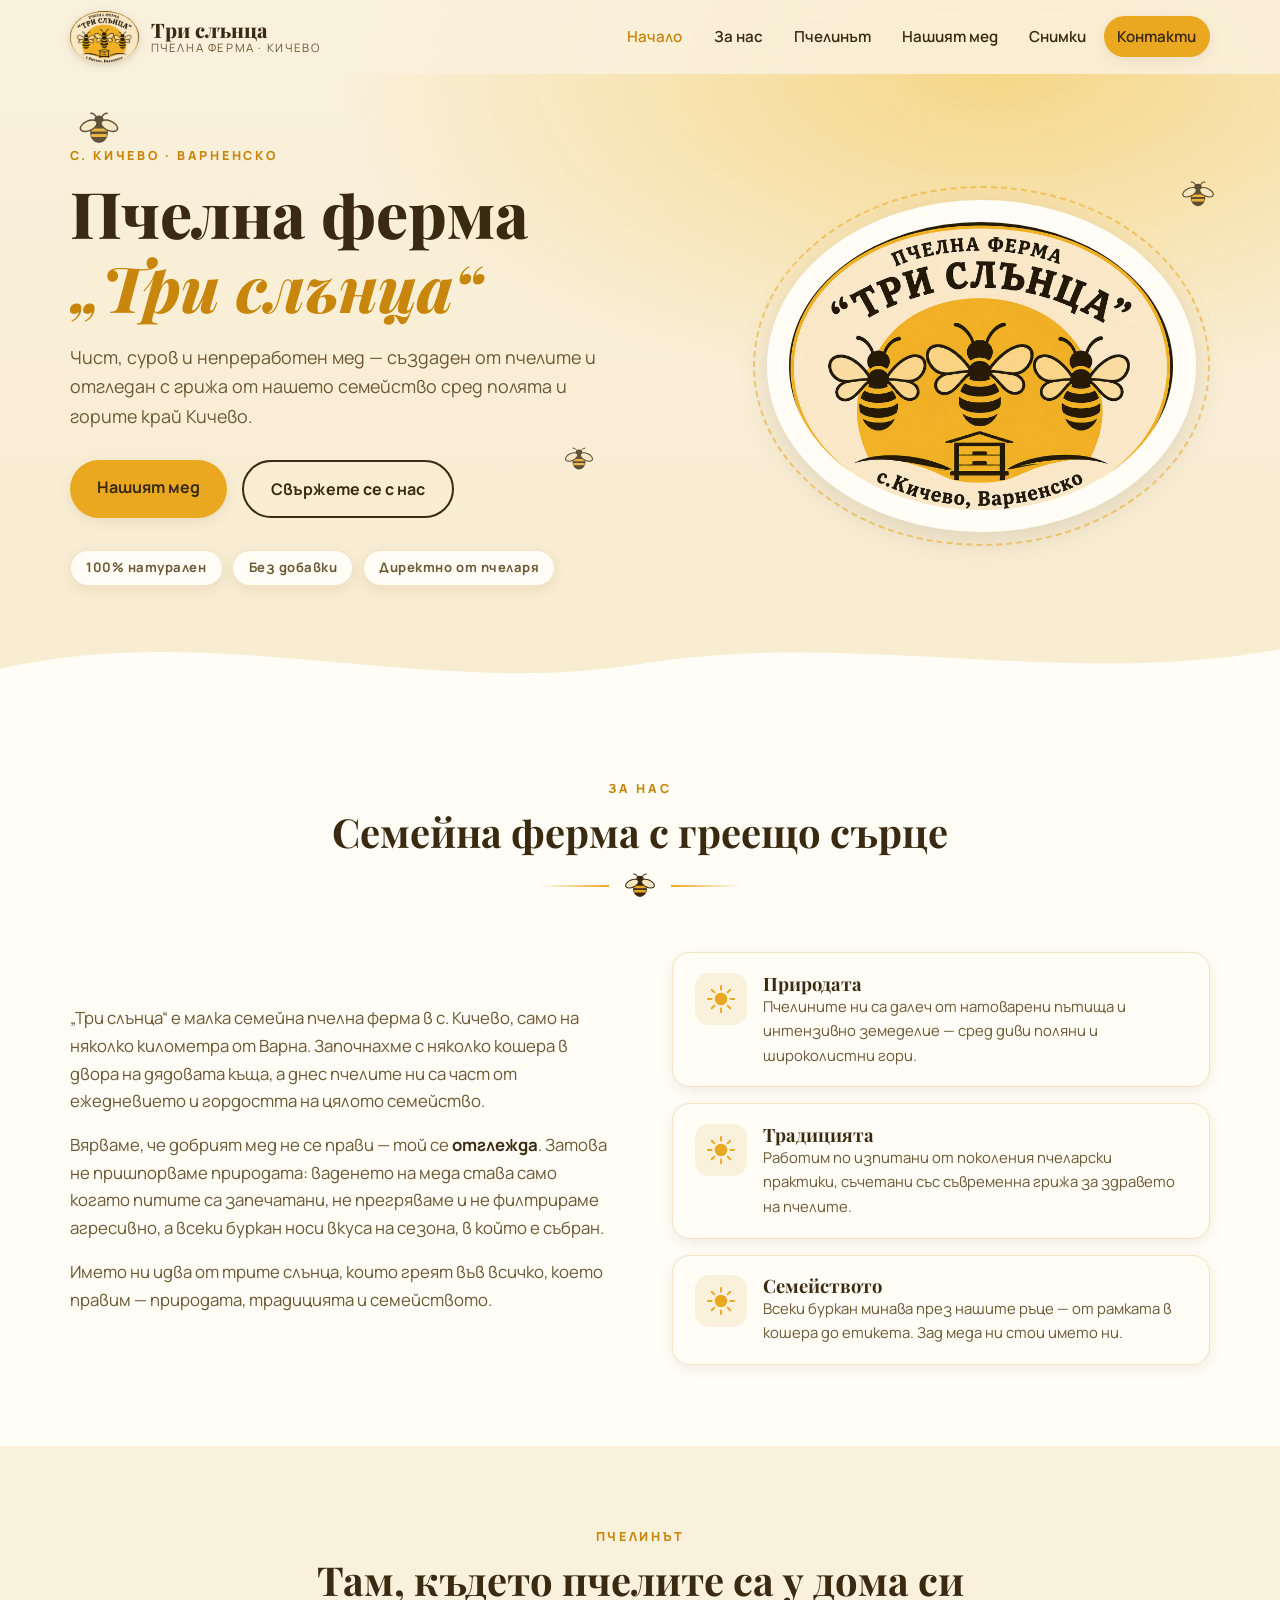
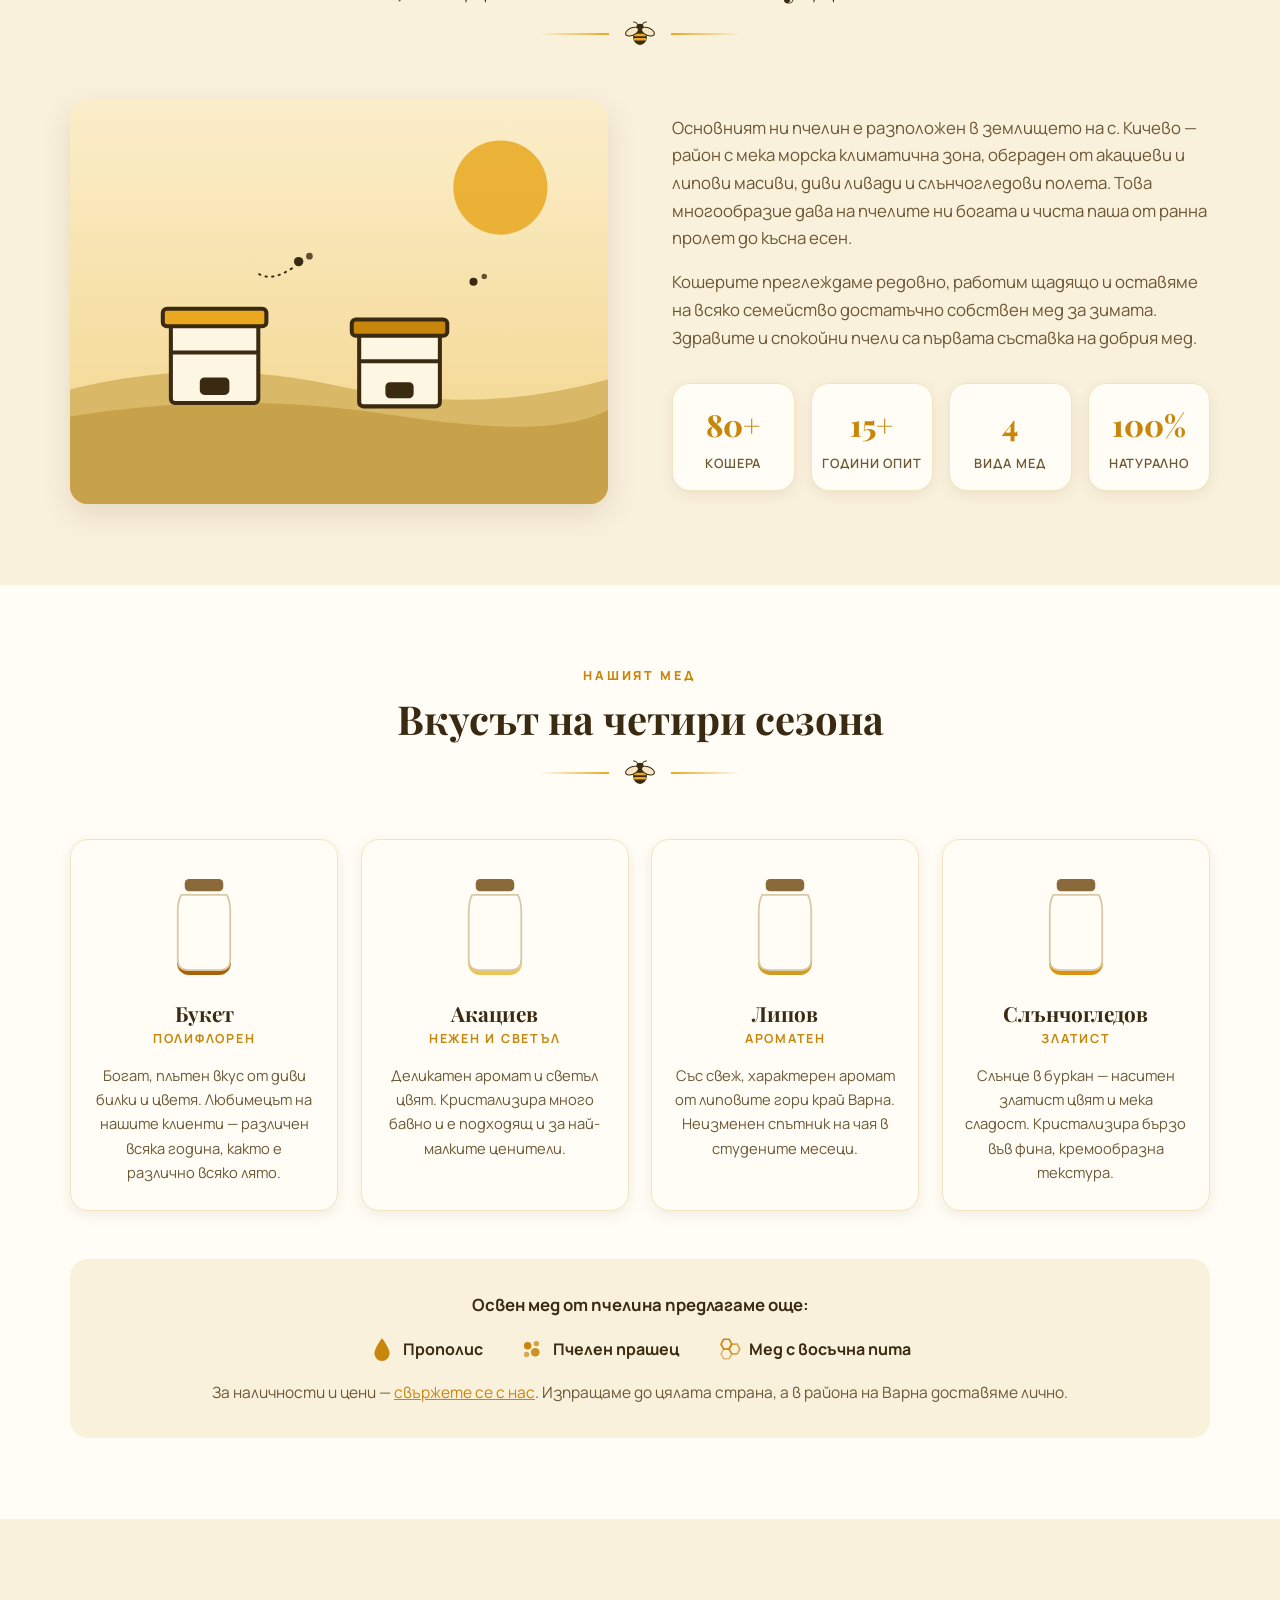
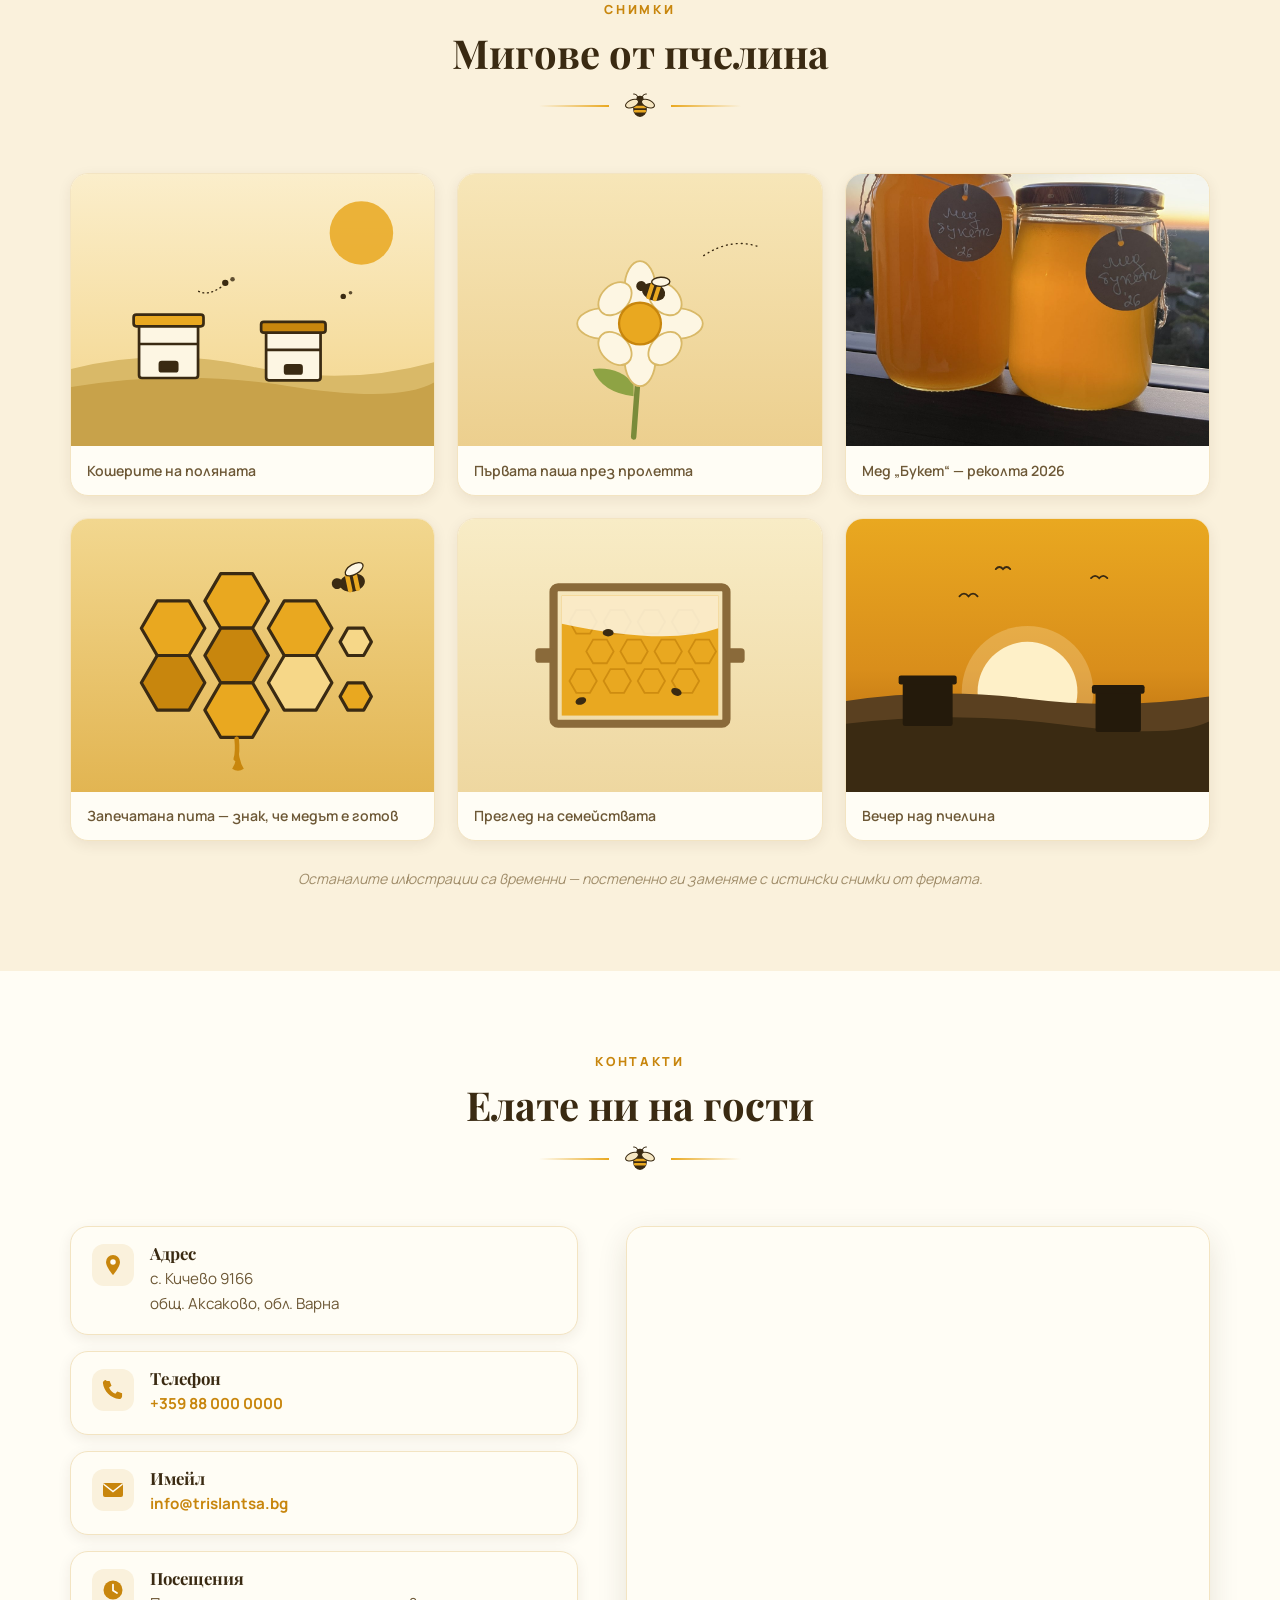
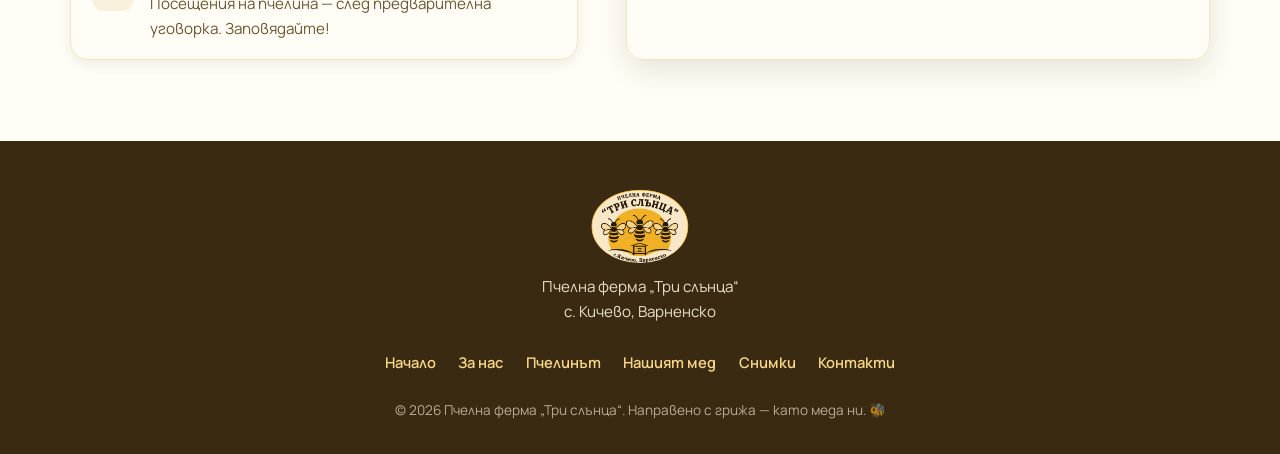
==== commit 8aca37f8: "Галерия: първата реална снимка — мед „Букет“, реколта 2026 res/TwoJarsOfHoney.jpg завъртяна по EXIF," ====
--- a/index.html
+++ b/index.html
@@ -6,6 +6,26 @@
   <title>Пчелна ферма „Три слънца“ — с. Кичево, Варненско</title>
   <meta name="description" content="Пчелна ферма „Три слънца“, с. Кичево, Варненско — чист, суров и непреработен пчелен мед, прополис и пчелен прашец, директно от пчеларя.">
   <link rel="icon" type="image/png" href="images/logo.png">
+  <link rel="canonical" href="https://threesunsapiary.com/">
+
+  <!-- Open Graph / Facebook -->
+  <meta property="og:type" content="website">
+  <meta property="og:locale" content="bg_BG">
+  <meta property="og:site_name" content="Пчелна ферма „Три слънца“">
+  <meta property="og:url" content="https://threesunsapiary.com/">
+  <meta property="og:title" content="Пчелна ферма „Три слънца“ — с. Кичево, Варненско">
+  <meta property="og:description" content="Чист, суров и непреработен пчелен мед — акациев, липов, слънчогледов и букет. Плюс прополис и пчелен прашец. Директно от пчеларя.">
+  <meta property="og:image" content="https://threesunsapiary.com/images/og-image.png">
+  <meta property="og:image:width" content="1200">
+  <meta property="og:image:height" content="630">
+  <meta property="og:image:type" content="image/png">
+  <meta property="og:image:alt" content="Емблемата на пчелна ферма „Три слънца“ — три пчели над жълто слънце и кошер">
+
+  <!-- Twitter/X -->
+  <meta name="twitter:card" content="summary_large_image">
+  <meta name="twitter:title" content="Пчелна ферма „Три слънца“ — с. Кичево, Варненско">
+  <meta name="twitter:description" content="Чист, суров и непреработен пчелен мед, директно от пчеларя. с. Кичево, Варненско.">
+  <meta name="twitter:image" content="https://threesunsapiary.com/images/og-image.png">
   <link rel="preconnect" href="https://fonts.googleapis.com">
   <link rel="preconnect" href="https://fonts.gstatic.com" crossorigin>
   <link href="https://fonts.googleapis.com/css2?family=Playfair+Display:wght@600;700;800&family=Manrope:wght@400;500;600;700;800&display=swap" rel="stylesheet">
@@ -222,12 +242,12 @@
         <div class="gallery">
           <figure class="gallery-item reveal"><img src="images/gallery-1.svg" alt="Кошерите на поляната"><figcaption>Кошерите на поляната</figcaption></figure>
           <figure class="gallery-item reveal"><img src="images/gallery-2.svg" alt="Пчела върху цвят"><figcaption>Първата паша през пролетта</figcaption></figure>
-          <figure class="gallery-item reveal"><img src="images/gallery-3.svg" alt="Буркани с мед"><figcaption>Реколтата, готова за път</figcaption></figure>
+          <figure class="gallery-item reveal"><img src="images/two-jars-of-honey.jpg" alt="Два буркана мед „Букет“, реколта 2026, на фона на залез" loading="lazy" decoding="async"><figcaption>Мед „Букет“ — реколта 2026</figcaption></figure>
           <figure class="gallery-item reveal"><img src="images/gallery-4.svg" alt="Пчелна пита"><figcaption>Запечатана пита — знак, че медът е готов</figcaption></figure>
           <figure class="gallery-item reveal"><img src="images/gallery-5.svg" alt="Рамка с пита"><figcaption>Преглед на семействата</figcaption></figure>
           <figure class="gallery-item reveal"><img src="images/gallery-6.svg" alt="Залез над пчелина"><figcaption>Вечер над пчелина</figcaption></figure>
         </div>
-        <p class="gallery-note reveal">Илюстрациите са временни — скоро тук ще качим истински снимки от фермата.</p>
+        <p class="gallery-note reveal">Останалите илюстрации са временни — постепенно ги заменяме с истински снимки от фермата.</p>
       </div>
     </section>
 
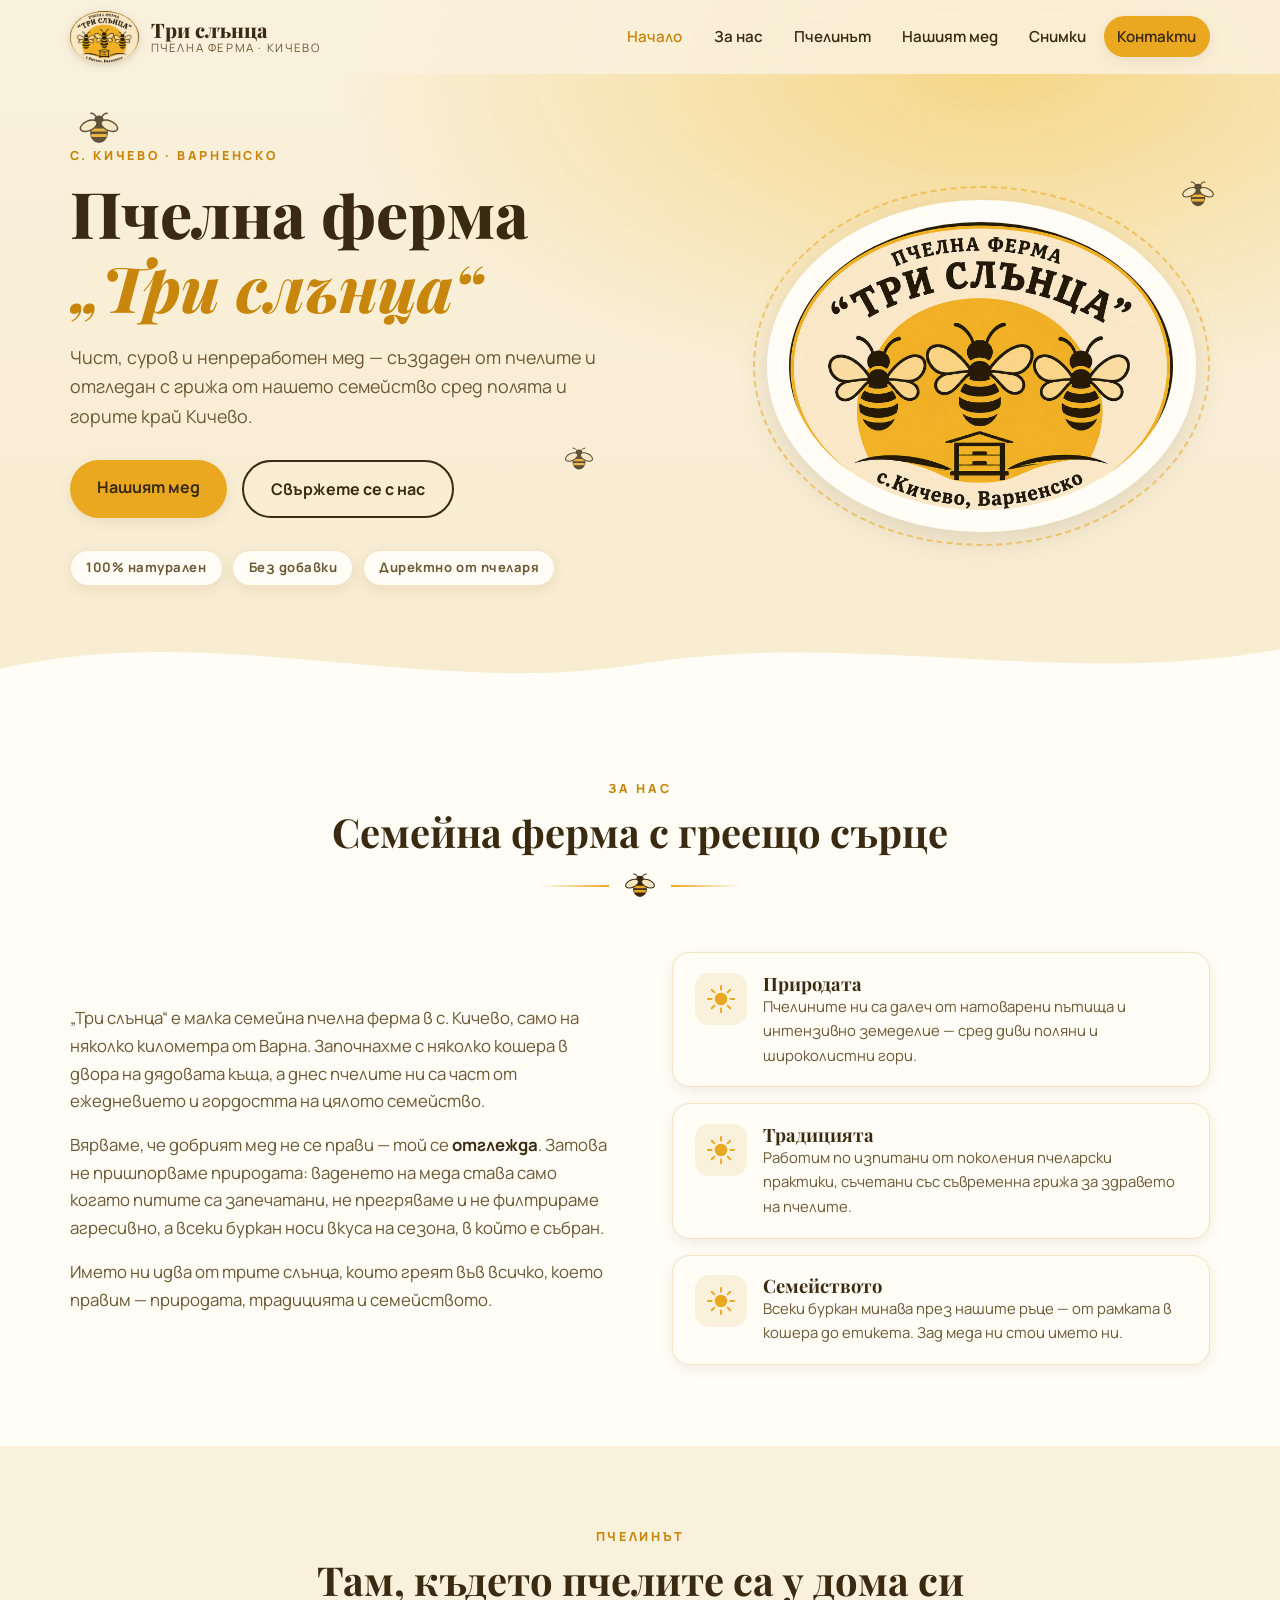
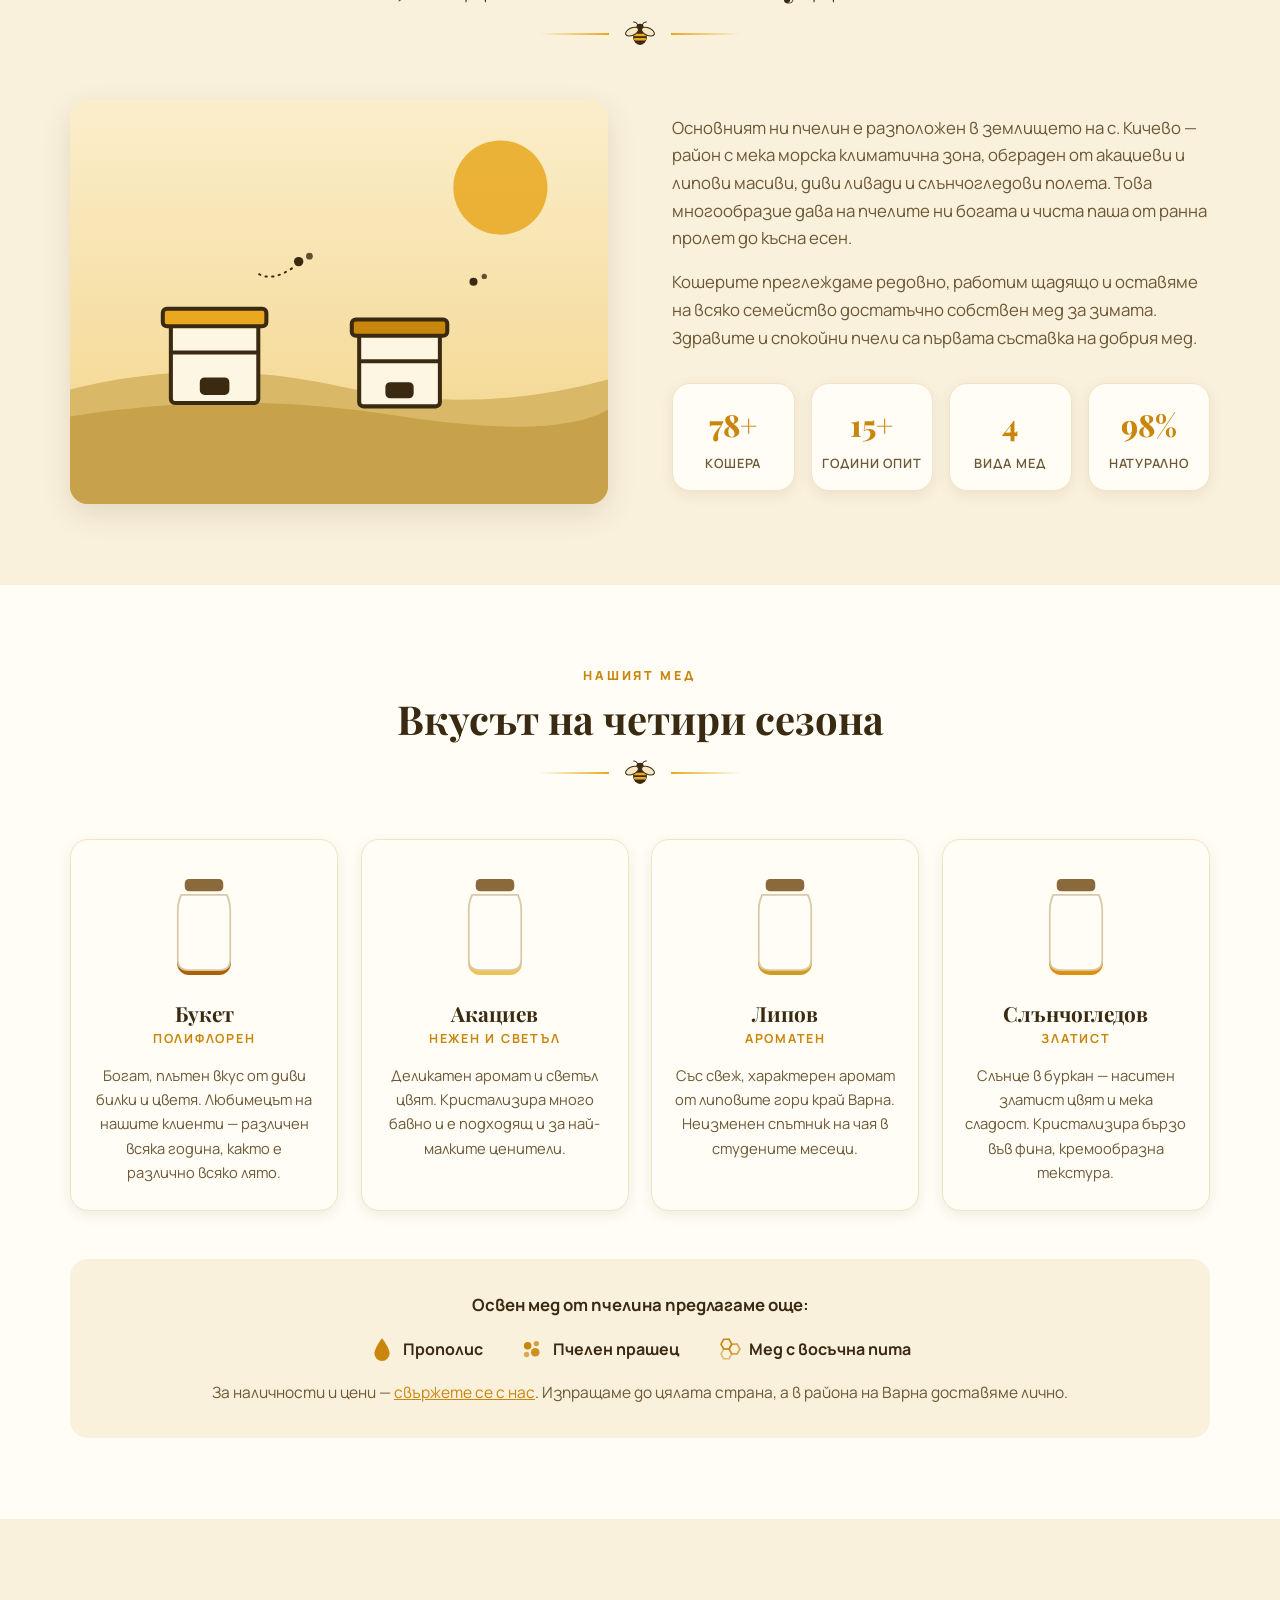
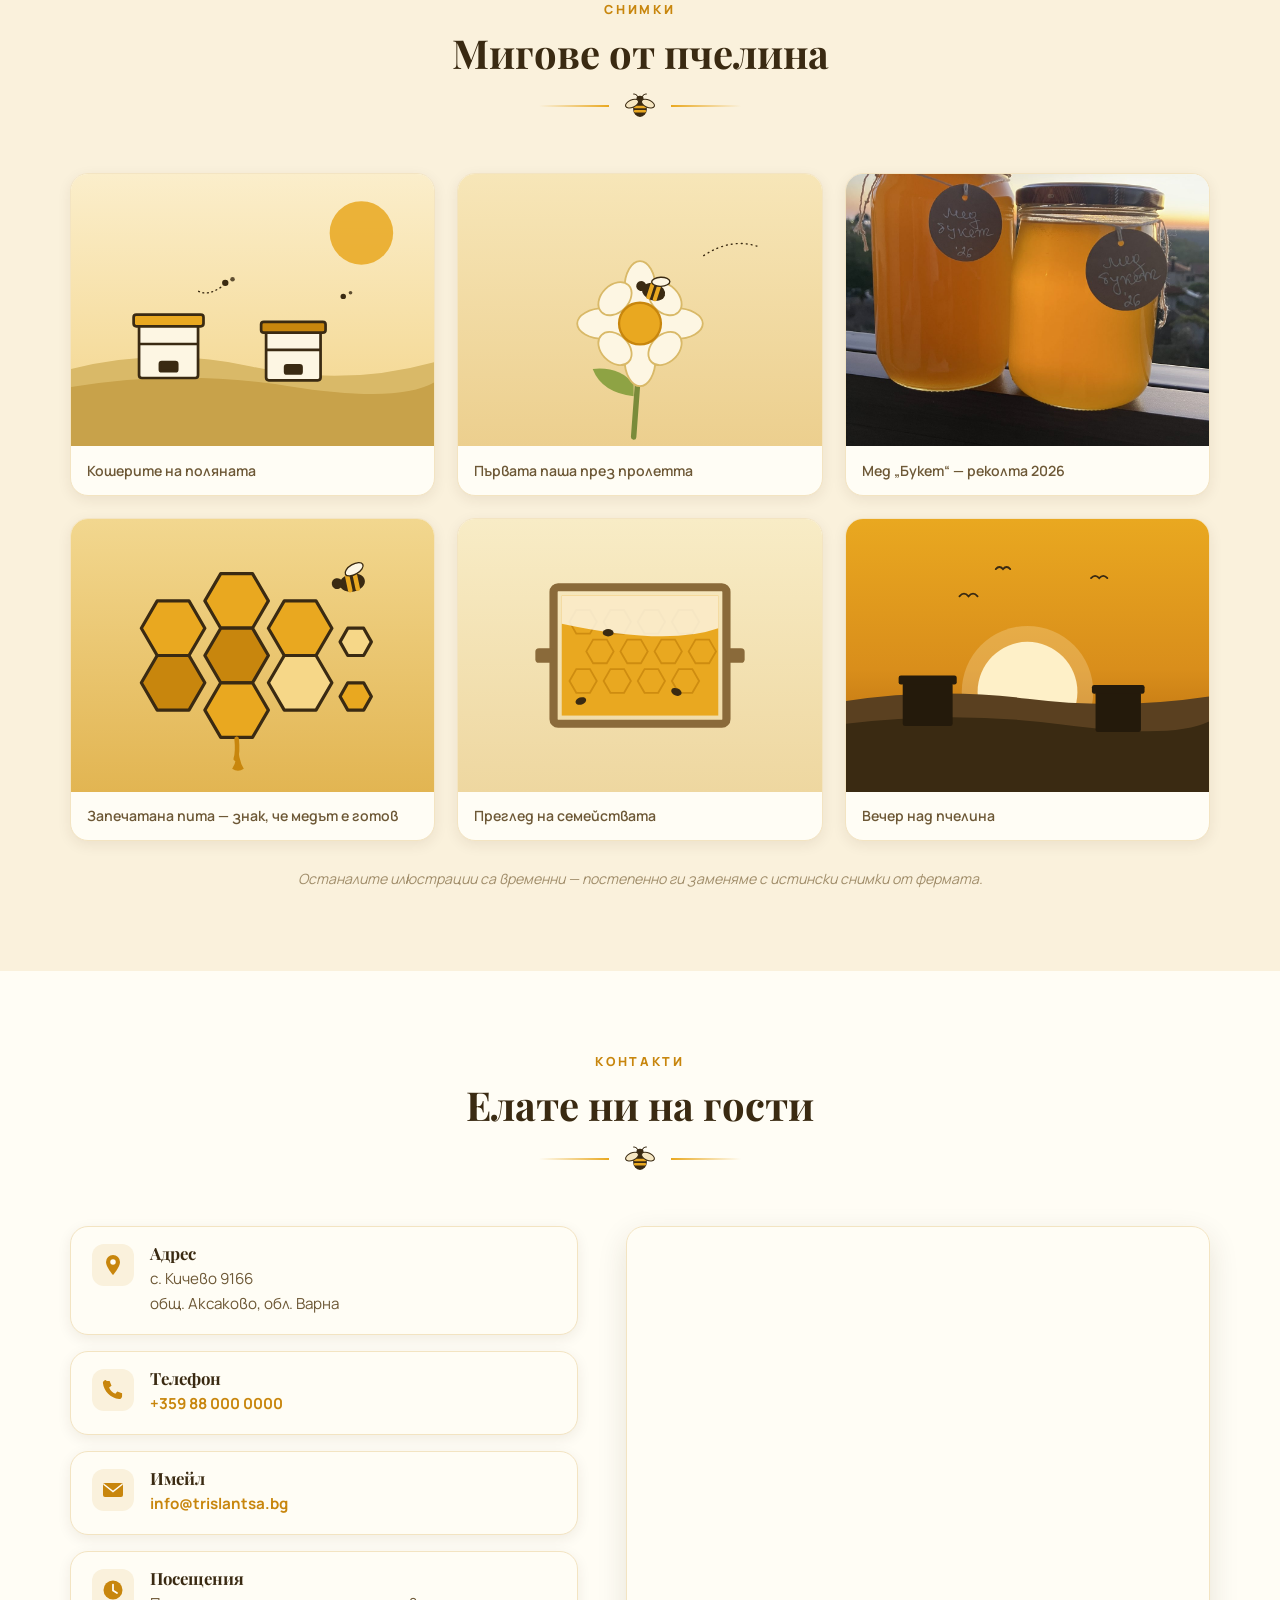
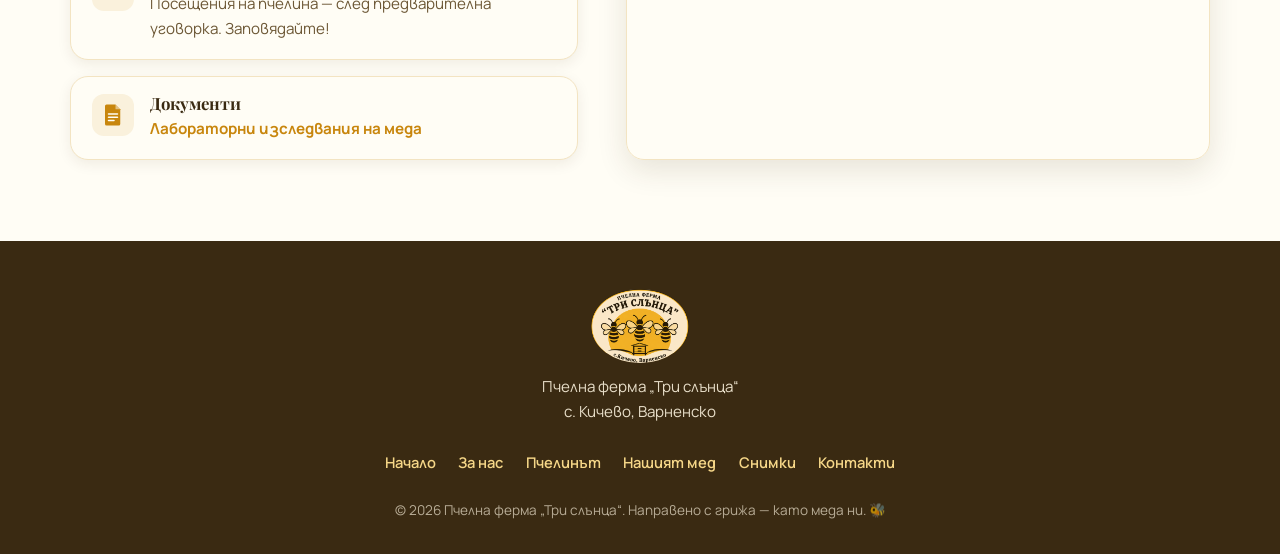
==== commit d7c5b251: "Документи: страница dokumenti.html с протокола от изпитване на меда Нова карта „Документи“ в Контакт" ====
--- a/index.html
+++ b/index.html
@@ -30,6 +30,13 @@
   <link rel="preconnect" href="https://fonts.gstatic.com" crossorigin>
   <link href="https://fonts.googleapis.com/css2?family=Playfair+Display:wght@600;700;800&family=Manrope:wght@400;500;600;700;800&display=swap" rel="stylesheet">
   <link rel="stylesheet" href="css/style.css">
+
+  <script>
+    /* Скролът при зареждане (котва или връщане от историята) да е мигновен —
+       иначе html{scroll-behavior:smooth} го анимира чак от върха.
+       main.js връща плавното веднага след зареждането, за кликовете по менюто. */
+    document.documentElement.style.scrollBehavior = 'auto';
+  </script>
 </head>
 <body>
 
@@ -278,6 +285,10 @@
               <svg viewBox="0 0 48 48" class="contact-icon"><use href="#icon-clock"/></svg>
               <div><h3>Посещения</h3><p>Посещения на пчелина — след предварителна уговорка. Заповядайте!</p></div>
             </div>
+            <div class="contact-card">
+              <svg viewBox="0 0 48 48" class="contact-icon"><use href="#icon-doc"/></svg>
+              <div><h3>Документи</h3><p><a href="dokumenti.html">Лабораторни изследвания на меда</a></p></div>
+            </div>
           </div>
 
           <div class="map-wrap reveal">
@@ -374,6 +385,11 @@
         <circle cx="24" cy="24" r="19" fill="currentColor"/>
         <path d="M24 13 L24 25 L32 30" fill="none" stroke="#fffdf5" stroke-width="3.5" stroke-linecap="round"/>
       </symbol>
+      <symbol id="icon-doc" viewBox="0 0 48 48">
+        <path d="M11 3 h18 l9.5 9.5 V42 a3 3 0 0 1 -3 3 H11 a3 3 0 0 1 -3 -3 V6 a3 3 0 0 1 3 -3 Z" fill="currentColor"/>
+        <path d="M29 3 v9.5 h9.5 Z" fill="#fffdf5" opacity=".5"/>
+        <path d="M15 22 H33 M15 28.5 H33 M15 35 H26" fill="none" stroke="#fffdf5" stroke-width="3" stroke-linecap="round"/>
+      </symbol>
     </defs>
   </svg>
 
--- a/css/style.css
+++ b/css/style.css
@@ -571,6 +571,69 @@
 .contact-card a { font-weight: 700; text-decoration: none; }
 .contact-card a:hover { text-decoration: underline; }
 
+/* ---------- Страница „Документи“ ---------- */
+
+.page-section { padding: calc(var(--header-h) + clamp(3rem, 8vh, 5rem)) 0 clamp(4rem, 9vh, 6.5rem); }
+
+.doc-list {
+  list-style: none;
+  display: grid;
+  gap: .9rem;
+  max-width: 780px;
+  margin-inline: auto;
+}
+
+.doc-list a {
+  display: flex;
+  align-items: center;
+  gap: 1.1rem;
+  padding: 1.15rem 1.4rem;
+  background: var(--paper);
+  border: 1px solid var(--cream-deep);
+  border-radius: var(--radius);
+  box-shadow: var(--shadow-soft);
+  color: inherit;
+  text-decoration: none;
+  transition: border-color .2s ease, box-shadow .2s ease, transform .2s ease;
+}
+
+.doc-list a:hover,
+.doc-list a:focus-visible {
+  border-color: var(--gold);
+  box-shadow: var(--shadow);
+  transform: translateY(-2px);
+}
+
+.doc-ico {
+  flex: 0 0 auto;
+  width: 42px; height: 42px;
+  padding: 9px;
+  border-radius: 12px;
+  background: var(--cream);
+  color: var(--gold-deep);
+}
+
+.doc-title { flex: 1 1 auto; font-weight: 700; font-size: 1.02rem; line-height: 1.4; }
+
+.doc-type {
+  flex: 0 0 auto;
+  font-size: .74rem;
+  font-weight: 800;
+  letter-spacing: .12em;
+  color: var(--brown-faint);
+}
+
+.doc-back {
+  display: block;
+  width: fit-content;
+  margin: 2.6rem auto 0;
+  font-weight: 700;
+  color: var(--gold-deep);
+  text-decoration: none;
+}
+
+.doc-back:hover { text-decoration: underline; }
+
 .map-wrap {
   border-radius: var(--radius);
   overflow: hidden;
@@ -679,6 +742,7 @@
   html { scroll-behavior: auto; }
   .reveal { opacity: 1; transform: none; transition: none; }
   .hero-logo-ring, .hero-logo-ring::before, .bee { animation: none; }
+  .doc-list a { transition: none; }
 }
 
 /* ---------- Адаптивност ---------- */
@@ -730,5 +794,6 @@
 
 @media (max-width: 520px) {
   .honey-grid { grid-template-columns: 1fr; }
+  .doc-type { display: none; }
   .gallery { grid-template-columns: 1fr; }
 }
